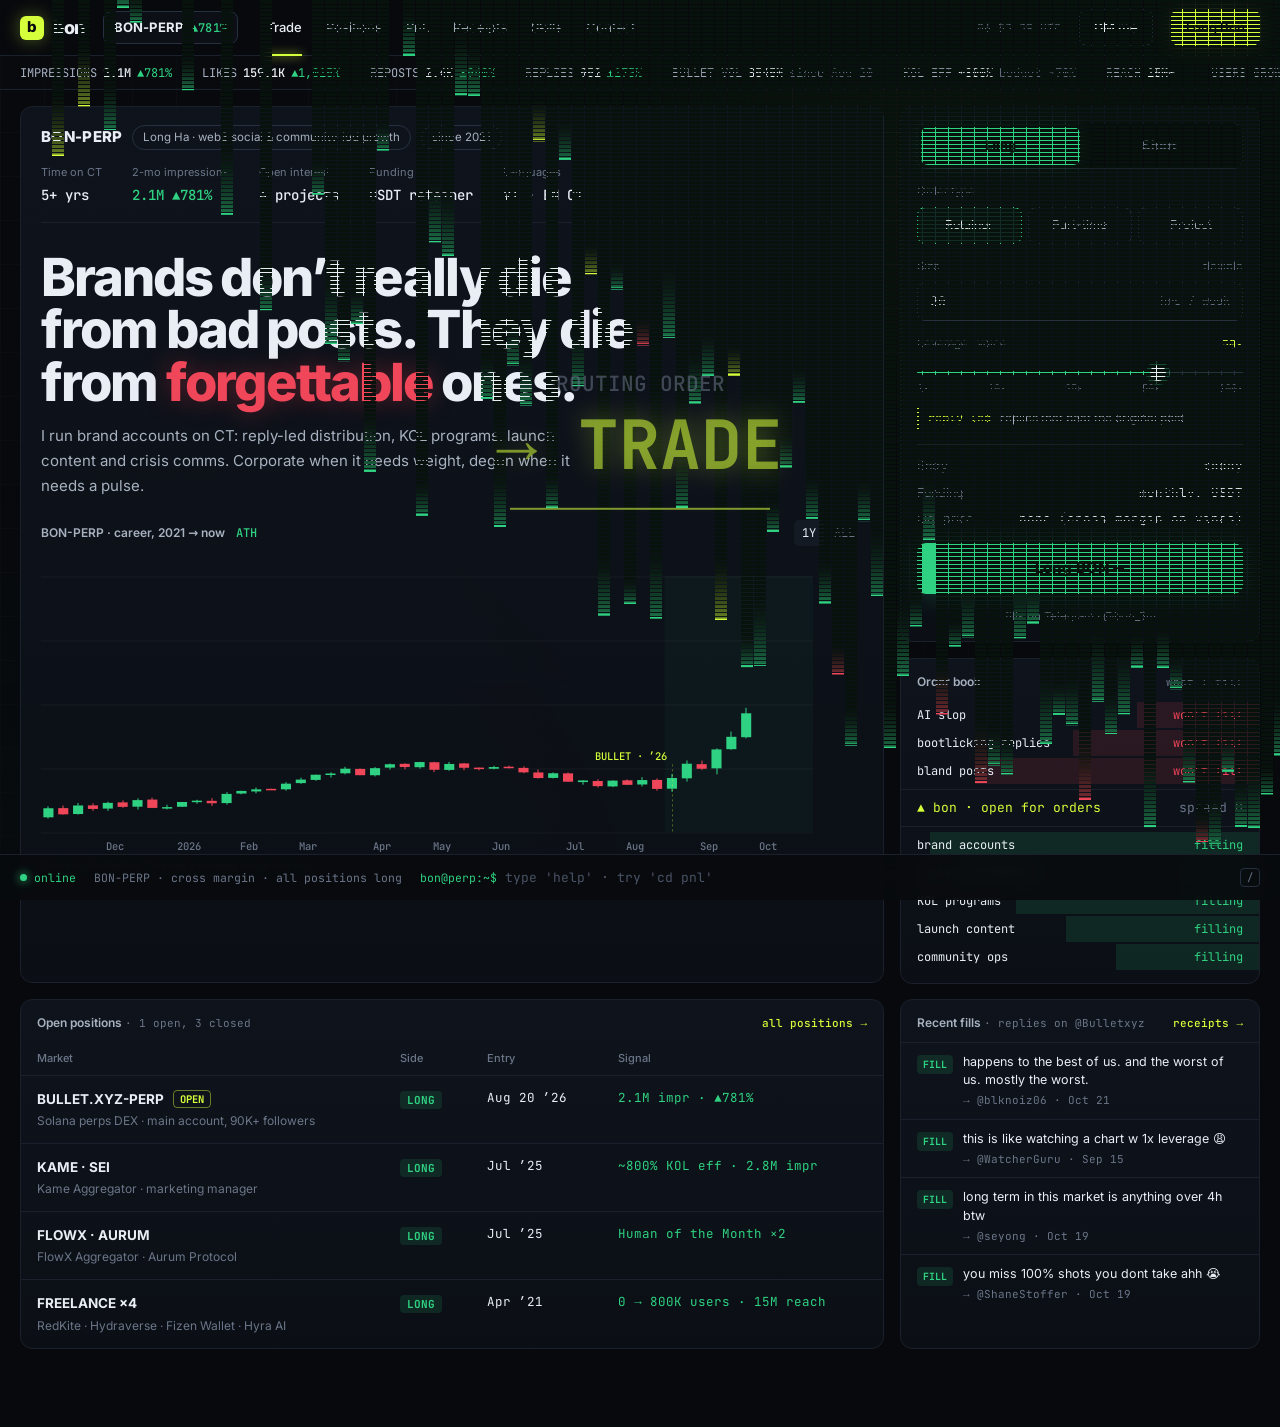
==== v2/index.html @ d96d4409 "v2: add Bullet, Kame, FlowX and side-project posts to receipts" ====
<!DOCTYPE html>
<html class="no-js" lang="en">
<head>
<meta charset="utf-8">
<meta name="viewport" content="width=device-width, initial-scale=1, viewport-fit=cover">
<script>(function(){var d=document.documentElement;d.className='js';try{if(sessionStorage.getItem('bonperp_booted'))d.classList.add('booted');}catch(e){}try{if(matchMedia('(prefers-reduced-motion: reduce)').matches)d.classList.add('booted');}catch(e){}})();</script>
<title>Long Ha (Bon) · Web3 social media &amp; community-led growth</title>
<meta name="description" content="Long Ha (Bon): web3 social media and community-led growth. Reply-led distribution, KOL programs, launch content and crisis comms. 5+ years across DeFi, GameFi and L1/L2.">
<meta name="author" content="Long Ha (Bon)">
<meta name="robots" content="noindex">
<meta name="theme-color" content="#07090D">
<link rel="icon" type="image/svg+xml" href="favicon.svg">
<link rel="apple-touch-icon" href="apple-touch-icon.png">
<link rel="canonical" href="https://hyperas-100.github.io/bon-site/">
<meta property="og:url" content="https://hyperas-100.github.io/bon-site/">
<meta property="og:type" content="website">
<meta property="og:title" content="Long Ha (Bon) · Web3 social media &amp; community-led growth">
<meta property="og:description" content="Brands don’t really die from bad posts. They die from forgettable ones. Reply-led distribution, KOL programs, launch content, crisis comms.">
<meta property="og:image" content="https://hyperas-100.github.io/bon-site/images/og.png">
<meta property="og:image:width" content="1200">
<meta property="og:image:height" content="630">
<meta name="twitter:card" content="summary_large_image">
<meta name="twitter:title" content="Long Ha (Bon) · Web3 social media &amp; community-led growth">
<meta name="twitter:description" content="Brands don’t really die from bad posts. They die from forgettable ones.">
<meta name="twitter:image" content="https://hyperas-100.github.io/bon-site/images/og.png">
<script type="application/ld+json">{"@context":"https://schema.org","@type":"ProfilePage","mainEntity":{"@type":"Person","name":"Long Ha","alternateName":"Bon","jobTitle":"Web3 Social Media & Growth Marketer","email":"mailto:halong100620@gmail.com","knowsLanguage":["vi","en"],"sameAs":["https://x.com/8xlqdtd_bon","https://t.me/bon_5m"]}}</script>
<link rel="preload" href="fonts/inter-latin-800-normal.woff2" as="font" type="font/woff2" crossorigin>
<link rel="preload" href="fonts/jetbrains-mono-latin-400-normal.woff2" as="font" type="font/woff2" crossorigin>
<link rel="stylesheet" href="css/app.css">
<script src="js/volume-data.js" defer></script>
<script src="js/app.js" defer></script>
</head>
<body>
<div id="bg" aria-hidden="true"></div>

<div id="boot" aria-hidden="true"><div><pre id="boot-pre"></pre><div class="bar"><i id="boot-bar"></i></div></div><div class="skip">CLICK OR PRESS ANY KEY TO SKIP</div></div>

<header class="hdr">
  <a class="logo" href="#/" aria-label="bon · home"><i>b</i>bon</a>
  <a class="mkt" href="#/pnl" title="2-month impressions change">BON-PERP <b>▲781%</b></a>
  <nav class="nav" aria-label="sections">
    <a href="#/" data-route="trade">Trade</a><a href="#/positions" data-route="positions">Positions</a><a href="#/pnl" data-route="pnl">PnL</a><a href="#/receipts" data-route="receipts">Receipts</a><a href="#/skills" data-route="skills">Skills</a><a href="#/contact" data-route="contact">Contact</a>
  </nav>
  <span class="sp"></span>
  <span class="clock" id="clock">--:--:-- UTC</span>
  <a class="btn" href="#/contact">DM me</a>
  <a class="btn lime" href="#/contact">Long Bon</a>
</header>
<div class="ticker" aria-label="key stats"><div class="track"><span>IMPRESSIONS<b>2.1M</b><em class="up">▲781%</em></span><span>LIKES<b>159.1K</b><em class="up">▲1,015%</em></span><span>REPOSTS<b>2.4K</b><em class="up">▲940%</em></span><span>REPLIES<b>952</b><em class="up">▲173%</em></span><span>BULLET VOL<b>$545M</b><em class="mute">since Aug 20</em></span><span>KOL EFF<b>~800%</b><em class="mute">budget −70%</em></span><span>REACH<b>15M+</b></span><span>USERS GROWN<b>800K+</b></span><span>TIME ON CT<b>5+ YRS</b></span><span aria-hidden="true">IMPRESSIONS<b>2.1M</b><em class="up">▲781%</em></span><span aria-hidden="true">LIKES<b>159.1K</b><em class="up">▲1,015%</em></span><span aria-hidden="true">REPOSTS<b>2.4K</b><em class="up">▲940%</em></span><span aria-hidden="true">REPLIES<b>952</b><em class="up">▲173%</em></span><span aria-hidden="true">BULLET VOL<b>$545M</b><em class="mute">since Aug 20</em></span><span aria-hidden="true">KOL EFF<b>~800%</b><em class="mute">budget −70%</em></span><span aria-hidden="true">REACH<b>15M+</b></span><span aria-hidden="true">USERS GROWN<b>800K+</b></span><span aria-hidden="true">TIME ON CT<b>5+ YRS</b></span></div></div>

<main id="views">

  <!-- ===================== TRADE ===================== -->
  <section class="view" id="v-trade" data-view="trade" aria-labelledby="h-trade">
    <div class="grid-trade">
      <div class="panel" data-a style="--i:0">
        <div class="mhead">
          <div class="mrow"><h2>BON-PERP</h2><span class="tag">Long Ha · web3 social &amp; community-led growth</span><span class="tag">since 2021</span></div>
          <div class="stats">
            <div class="stat"><div class="k">Time on CT</div><div class="v">5+ yrs</div></div>
            <div class="stat"><div class="k">2-mo impressions</div><div class="v up">2.1M ▲781%</div></div>
            <div class="stat"><div class="k">Open interest</div><div class="v">4 projects</div></div>
            <div class="stat"><div class="k">Funding</div><div class="v">USDT retainer</div></div>
            <div class="stat"><div class="k">Languages</div><div class="v">VI · EN C1</div></div>
          </div>
        </div>
        <div class="headline">
          <h1 id="h-trade" tabindex="-1"><span class="w" style="--w:0">Brands</span> <span class="w" style="--w:1">don’t</span> <span class="w" style="--w:2">really</span> <span class="w" style="--w:3">die</span> <span class="w" style="--w:4">from</span> <span class="w" style="--w:5">bad</span> <span class="w" style="--w:6">posts.</span> <span class="w" style="--w:7">They</span> <span class="w" style="--w:8">die</span> <span class="w" style="--w:9">from</span> <span class="w" style="--w:10"><em>forgettable</em></span> <span class="w" style="--w:11">ones.</span></h1>
          <p>I run brand accounts on CT: reply-led distribution, KOL programs, launch content and crisis comms. Corporate when it needs weight, degen when it needs a pulse.</p>
        </div>
        <div class="chartbar">
          <div class="t">BON-PERP · career, 2021 → now <b id="cpx">ATH</b></div>
          <div class="tf" role="group" aria-label="timeframe"><button type="button" class="on" data-tf="52">1Y</button><button type="button" data-tf="0">ALL</button></div>
        </div>
        <div class="cwrap"><canvas id="career" role="img" aria-label="Illustrative weekly candlestick chart of Bon's career from 2021 to now: steady gains while working, small dips in 2022 and between roles, then a breakout to an all-time high after joining Bullet."></canvas><div class="ctip" id="ctip" hidden></div></div>
        <div class="note">Chart is illustrative. The real numbers are in the PnL.</div>
      </div>
      <div class="side">
        <div data-a style="--i:1"><div class="panel ticket" data-ticket>
          <div class="ls" role="group" aria-label="side"><button type="button" class="long" aria-pressed="true">Long</button><button type="button" class="short" aria-pressed="false">Short</button></div>
          <div class="fld"><div class="k"><span>Order type</span></div>
            <div class="seg" role="group" aria-label="order type"><button type="button" class="on" aria-pressed="true">Retainer</button><button type="button" aria-pressed="false">Part-time</button><button type="button" aria-pressed="false">Project</button></div></div>
          <div class="fld"><div class="k"><label for="size-a">Size</label><span>flexible</span></div>
            <div class="input"><input id="size-a" type="number" min="1" max="60" value="20" inputmode="numeric"><span>hrs / week</span></div></div>
          <div class="fld"><div class="k"><label for="lev-a">Leverage · voice</label><b class="mono lime" data-levx>50×</b></div>
            <input class="lev" id="lev-a" type="range" min="0" max="4" step="1" value="3" aria-valuetext="50×, reply-led">
            <div class="ticks"><span>1×</span><span>10×</span><span>25×</span><span>50×</span><span>100×</span></div>
            <div class="voice" data-voice><b>reply-led</b> · replies that beat the original post</div></div>
          <div class="sum">
            <div><span>Entry</span><span>today</span></div>
            <div><span>Funding</span><span>monthly, USDT</span></div>
            <div><span>Liq. price</span><span>none (cross margin on vibes)</span></div>
          </div>
          <a class="cta" href="https://t.me/bon_5m" target="_blank" rel="noopener" data-cta>Long BON →</a>
          <div class="fine">fills on Telegram · @bon_5m</div>
        </div></div>
        <div class="panel book" data-a style="--i:2">
          <div class="ph"><span>Order book</span><span class="mono">what I fill</span></div>
          <div class="row ask"><i data-d="34" style="--dw:34"></i><span>AI slop</span><span>won’t fill</span></div>
          <div class="row ask"><i data-d="52" style="--dw:52"></i><span>bootlicking replies</span><span>won’t fill</span></div>
          <div class="row ask"><i data-d="76" style="--dw:76"></i><span>bland posts</span><span>won’t fill</span></div>
          <div class="mid"><span>▲ bon · open for orders</span><span class="mute">spread 0</span></div>
          <div class="row bid"><i data-d="92" style="--dw:92"></i><span>brand accounts</span><span>filling</span></div>
          <div class="row bid"><i data-d="84" style="--dw:84"></i><span>reply-led growth</span><span>filling</span></div>
          <div class="row bid"><i data-d="68" style="--dw:68"></i><span>KOL programs</span><span>filling</span></div>
          <div class="row bid"><i data-d="54" style="--dw:54"></i><span>launch content</span><span>filling</span></div>
          <div class="row bid"><i data-d="40" style="--dw:40"></i><span>community ops</span><span>filling</span></div>
        </div>
      </div>
    </div>
    <div class="grid-under">
      <div class="panel" data-a style="--i:3">
        <div class="ph"><span>Open positions <span class="mono">· 1 open, 3 closed</span></span><a class="more" href="#/positions">all positions →</a></div>
        <table class="sumtable"><thead><tr><th>Market</th><th>Side</th><th>Entry</th><th>Signal</th></tr></thead><tbody>
          <tr class="link" data-href="#/positions"><td class="mk">BULLET.XYZ-PERP <span class="open">OPEN</span><small>Solana perps DEX · main account, 90K+ followers</small></td><td><span class="sidepill">LONG</span></td><td class="m">Aug 20 ’26</td><td class="m up">2.1M impr · ▲781%</td></tr><tr class="link" data-href="#/positions"><td class="mk">KAME · SEI<small>Kame Aggregator · marketing manager</small></td><td><span class="sidepill">LONG</span></td><td class="m">Jul ’25</td><td class="m up">~800% KOL eff · 2.8M impr</td></tr><tr class="link" data-href="#/positions"><td class="mk">FLOWX · AURUM<small>FlowX Aggregator · Aurum Protocol</small></td><td><span class="sidepill">LONG</span></td><td class="m">Jul ’25</td><td class="m up">Human of the Month ×2</td></tr><tr class="link" data-href="#/positions"><td class="mk">FREELANCE ×4<small>RedKite · Hydraverse · Fizen Wallet · Hyra AI</small></td><td><span class="sidepill">LONG</span></td><td class="m">Apr ’21</td><td class="m up">0 → 800K users · 15M reach</td></tr>
        </tbody></table>
        <div class="pcards"><a class="pc" href="#/positions"><div class="top"><span class="mk">BULLET.XYZ-PERP <span class="open">OPEN</span></span><span class="sidepill">LONG</span></div><div class="meta">Social lead · Aug 20 ’26 → now</div><div class="sig">2.1M impr · ▲781%</div></a><a class="pc" href="#/positions"><div class="top"><span class="mk">KAME · SEI</span><span class="sidepill">LONG</span></div><div class="meta">Growth lead · Jul ’25 → Apr ’26</div><div class="sig">~800% KOL eff · 2.8M impr</div></a><a class="pc" href="#/positions"><div class="top"><span class="mk">FLOWX · AURUM</span><span class="sidepill">LONG</span></div><div class="meta">KOL + growth · Jul ’25 → Apr ’26</div><div class="sig">Human of the Month ×2</div></a><a class="pc" href="#/positions"><div class="top"><span class="mk">FREELANCE ×4</span><span class="sidepill">LONG</span></div><div class="meta">Growth lead · Apr ’21 → Apr ’25</div><div class="sig">0 → 800K users · 15M reach</div></a></div>
      </div>
      <div class="panel fills" data-a style="--i:4">
        <div class="ph"><span>Recent fills <span class="mono">· replies on @Bulletxyz</span></span><a class="more" href="#/receipts">receipts →</a></div>
        <div id="fills"><div class="fill"><span class="s">FILL</span><span class="t">you miss 100% shots you dont take ahh 😭</span><span class="u">→ @ShaneStoffer · Oct 19, 2026</span></div><div class="fill"><span class="s">FILL</span><span class="t">long term in this market is anything over 4h btw</span><span class="u">→ @seyong · Oct 19, 2026</span></div><div class="fill"><span class="s">FILL</span><span class="t">this is like watching a chart w 1x leverage 😩</span><span class="u">→ @WatcherGuru · Sep 15, 2026</span></div><div class="fill"><span class="s">FILL</span><span class="t">happens to the best of us. and the worst of us. mostly the worst.</span><span class="u">→ @blknoiz06 · Oct 21, 2026</span></div></div>
      </div>
    </div>
  </section>

  <!-- ===================== POSITIONS ===================== -->
  <section class="view" id="v-positions" data-view="positions" aria-labelledby="h-positions">
    <div class="vhead" data-a style="--i:0">
      <div><div class="eyebrow">where I’ve worked</div><h2 class="vtitle" id="h-positions" tabindex="-1">Positions</h2><p class="vsub">Four positions since 2021, all long. One still open.</p></div>
      <div class="tele"><span class="live"><i class="dot"></i>1 open</span><span>3 closed</span><span>0 liquidated</span></div>
    </div>
    <div class="panel" data-a style="--i:1">
      <table class="ptable"><thead><tr><th>Market</th><th>Side</th><th>Size</th><th>Entry</th><th>Exit</th><th>Signal</th><th></th></tr></thead><tbody>
            <tr><td class="mk">BULLET.XYZ-PERP <span class="open">OPEN</span><small>Solana perps DEX · main account, 90K+ followers</small></td><td><span class="sidepill">LONG</span></td><td>Social lead</td><td class="m">Aug 20 ’26</td><td class="m">—</td><td class="m up">2.1M impr · ▲781%</td><td><button type="button" class="xbtn" aria-expanded="true" aria-controls="det-bullet" aria-label="details for BULLET.XYZ-PERP">−</button></td></tr>
              <tr class="det" id="det-bullet"><td colspan="7"><div class="detail"><ul class="dl"><li>Lead social strategy and daily content for the main brand account (90K+ followers).</li><li>Moved the account to reply-led distribution. First 2 months vs. the 2 before: 2.1M organic impressions (+781%), likes +1,015%, reposts +940%, replies +173% (X analytics).</li><li>Perps volume over the same stretch: $477M in my first 2 months, 3.3× the 2 months before (DefiLlama).</li><li>Launch and market content on one visual system, in a voice built for CT.</li></ul><div class="mini"><div class="k"><span>Bullet perps volume · DefiLlama</span><span class="mono up">$545M since I joined</span></div><canvas data-mini aria-hidden="true"></canvas></div></div></td></tr><tr><td class="mk">KAME · SEI<small>Kame Aggregator · marketing manager</small></td><td><span class="sidepill">LONG</span></td><td>Growth lead</td><td class="m">Jul ’25</td><td class="m">Apr ’26</td><td class="m up">~800% KOL eff · 2.8M impr</td><td><button type="button" class="xbtn" aria-expanded="false" aria-controls="det-kame" aria-label="details for KAME · SEI">+</button></td></tr>
              <tr class="det" id="det-kame" hidden><td colspan="7"><div class="detail one"><ul class="dl"><li>Led growth and marketing: strategy, execution and ecosystem expansion within Sei.</li><li>Rebuilt the KOL and ambassador program to ~800% efficiency vs. the original campaign on a 70% smaller budget, with 2.8M+ impressions.</li><li>Ran co-marketing and BD with major Sei protocols (DEXs, lending platforms).</li><li>Led incident comms during a protocol exploit across the official Kame account and my own, bridging the core team, Sei Foundation, partners and users.</li></ul></div></td></tr><tr><td class="mk">FLOWX · AURUM<small>FlowX Aggregator · Aurum Protocol</small></td><td><span class="sidepill">LONG</span></td><td>KOL + growth</td><td class="m">Jul ’25</td><td class="m">Apr ’26</td><td class="m up">Human of the Month ×2</td><td><button type="button" class="xbtn" aria-expanded="false" aria-controls="det-flowx" aria-label="details for FLOWX · AURUM">+</button></td></tr>
              <tr class="det" id="det-flowx" hidden><td colspan="7"><div class="detail one"><ul class="dl"><li>Drove KOL and content growth for FlowX Aggregator.</li><li>Led full-stack growth for Aurum Protocol.</li><li>Recognized as Human of the Month twice for performance and impact.</li></ul></div></td></tr><tr><td class="mk">FREELANCE ×4<small>RedKite · Hydraverse · Fizen Wallet · Hyra AI</small></td><td><span class="sidepill">LONG</span></td><td>Growth lead</td><td class="m">Apr ’21</td><td class="m">Apr ’25</td><td class="m up">0 → 800K users · 15M reach</td><td><button type="button" class="xbtn" aria-expanded="false" aria-controls="det-freelance" aria-label="details for FREELANCE ×4">+</button></td></tr>
              <tr class="det" id="det-freelance" hidden><td colspan="7"><div class="detail one"><ul class="dl"><li>Led growth and social strategy across 4 Web3 projects (DeFi, GameFi and L1/L2), scaling communities from 0 to 800K+ users.</li><li>15M+ combined organic reach (X analytics) across the campaigns I led.</li><li>Managed and trained teams of up to 7 and 200+ KOL and partner relationships.</li></ul></div></td></tr>
      </tbody></table>
      <div class="pcards" style="padding-top:12px"><div class="pc"><div class="top"><span class="mk">BULLET.XYZ-PERP <span class="open">OPEN</span></span><span class="sidepill">LONG</span></div><div class="meta">Social lead · Aug 20 ’26 → now</div><div class="sig">2.1M impr · ▲781%</div><details open><summary>details ↓</summary><ul class="dl"><li>Lead social strategy and daily content for the main brand account (90K+ followers).</li><li>Moved the account to reply-led distribution. First 2 months vs. the 2 before: 2.1M organic impressions (+781%), likes +1,015%, reposts +940%, replies +173% (X analytics).</li><li>Perps volume over the same stretch: $477M in my first 2 months, 3.3× the 2 months before (DefiLlama).</li><li>Launch and market content on one visual system, in a voice built for CT.</li></ul></details></div><div class="pc"><div class="top"><span class="mk">KAME · SEI</span><span class="sidepill">LONG</span></div><div class="meta">Growth lead · Jul ’25 → Apr ’26</div><div class="sig">~800% KOL eff · 2.8M impr</div><details><summary>details ↓</summary><ul class="dl"><li>Led growth and marketing: strategy, execution and ecosystem expansion within Sei.</li><li>Rebuilt the KOL and ambassador program to ~800% efficiency vs. the original campaign on a 70% smaller budget, with 2.8M+ impressions.</li><li>Ran co-marketing and BD with major Sei protocols (DEXs, lending platforms).</li><li>Led incident comms during a protocol exploit across the official Kame account and my own, bridging the core team, Sei Foundation, partners and users.</li></ul></details></div><div class="pc"><div class="top"><span class="mk">FLOWX · AURUM</span><span class="sidepill">LONG</span></div><div class="meta">KOL + growth · Jul ’25 → Apr ’26</div><div class="sig">Human of the Month ×2</div><details><summary>details ↓</summary><ul class="dl"><li>Drove KOL and content growth for FlowX Aggregator.</li><li>Led full-stack growth for Aurum Protocol.</li><li>Recognized as Human of the Month twice for performance and impact.</li></ul></details></div><div class="pc"><div class="top"><span class="mk">FREELANCE ×4</span><span class="sidepill">LONG</span></div><div class="meta">Growth lead · Apr ’21 → Apr ’25</div><div class="sig">0 → 800K users · 15M reach</div><details><summary>details ↓</summary><ul class="dl"><li>Led growth and social strategy across 4 Web3 projects (DeFi, GameFi and L1/L2), scaling communities from 0 to 800K+ users.</li><li>15M+ combined organic reach (X analytics) across the campaigns I led.</li><li>Managed and trained teams of up to 7 and 200+ KOL and partner relationships.</li></ul></details></div></div>
    </div>
  </section>

  <!-- ===================== PNL ===================== -->
  <section class="view" id="v-pnl" data-view="pnl" aria-labelledby="h-pnl">
    <div class="vhead" data-a style="--i:0">
      <div><div class="eyebrow">the numbers</div><h2 class="vtitle" id="h-pnl" tabindex="-1">PnL</h2><p class="vsub">Settled results. Social numbers are X analytics, volume is DefiLlama.</p></div>
      <div class="tele"><span class="live"><i class="dot"></i>settled</span><span>X analytics</span><span>DefiLlama</span></div>
    </div>
    <div class="panel vol" data-a style="--i:1">
      <div class="vol-head">
        <div><div class="vol-k">Bullet perps · daily volume</div><div class="vol-big">$545M</div><div class="vol-sub">traded on Bullet since I joined (Aug 20 – Oct 21, 2026).</div></div>
        <div class="vol-months" aria-label="two months before I joined: $145M; my first month: $150M; my second month: $327M">
          <div><span class="m">2 MO. BEFORE</span><b class="pre">$145M</b></div><div class="arr" aria-hidden="true">·</div>
          <div><span class="m">MONTH 1</span><b>$150M</b></div><div class="arr" aria-hidden="true">→</div>
          <div><span class="m">MONTH 2</span><b class="hot">$327M</b></div>
        </div>
      </div>
      <div class="vwrap"><canvas id="vol" role="img" aria-label="Bar chart of Bullet perps daily volume from April 29 to October 21, 2026, rising from under $1M a day to $35.2M a day. A marker at August 20 shows when Bon joined."></canvas><div class="ctip" id="vtip" hidden></div></div>
      <div class="vfoot"><span>Month 1 = Aug 20 – Sep 19 · Month 2 = Sep 20 – Oct 19 · first 2 months: $477M, 3.3× the 2 months before.</span><a href="https://defillama.com/protocol/bullet-perps?groupBy=daily" target="_blank" rel="noopener">source: DefiLlama ↗</a></div>
    </div>
    <div class="cards">
      <div class="panel card" data-a style="--i:2"><div class="k">Organic impressions</div><div class="n" data-count data-to="2.1" data-dec="1" data-prefix="" data-suffix="M">2.1M</div><div class="s">+781% vs. the 2 months before I joined. Main account (90K+ followers).</div><span class="tg">BULLET.XYZ</span></div><div class="panel card" data-a style="--i:3"><div class="k">Likes</div><div class="n" data-count data-to="1015" data-dec="0" data-prefix="+" data-suffix="%">+1,015%</div><div class="s">159.1K likes in my first 2 months.</div><span class="tg">BULLET.XYZ</span></div><div class="panel card" data-a style="--i:4"><div class="k">Reposts</div><div class="n" data-count data-to="940" data-dec="0" data-prefix="+" data-suffix="%">+940%</div><div class="s">2.4K reposts over the same window.</div><span class="tg">BULLET.XYZ</span></div><div class="panel card" data-a style="--i:5"><div class="k">Replies received</div><div class="n" data-count data-to="173" data-dec="0" data-prefix="+" data-suffix="%">+173%</div><div class="s">952 replies over the same window.</div><span class="tg">BULLET.XYZ</span></div><div class="panel card" data-a style="--i:6"><div class="k">Profile visits</div><div class="n" data-count data-to="108" data-dec="0" data-prefix="+" data-suffix="%">+108%</div><div class="s">3.8K profile visits over the same window.</div><span class="tg">BULLET.XYZ</span></div><div class="panel card" data-a style="--i:7"><div class="k">KOL program efficiency</div><div class="n amber" data-count data-to="800" data-dec="0" data-prefix="~" data-suffix="%">~800%</div><div class="s">vs. the original campaign, while cutting the budget by 70%.</div><span class="tg">KAME · SEI</span></div><div class="panel card" data-a style="--i:8"><div class="k">Total impressions</div><div class="n amber" data-count data-to="2.8" data-dec="1" data-prefix="" data-suffix="M+">2.8M+</div><div class="s">Generated by the rebuilt KOL and ambassador program.</div><span class="tg">KAME · SEI</span></div><div class="panel card" data-a style="--i:9"><div class="k">Combined organic reach</div><div class="n amber" data-count data-to="15" data-dec="0" data-prefix="" data-suffix="M+">15M+</div><div class="s">Across 4 Web3 projects, from content, KOLs and campaigns.</div><span class="tg">FREELANCE ’21–’25</span></div>
    </div>
    <p class="fineprint" data-a style="--i:10"><b>How to read this.</b> Bullet.xyz social figures are X analytics for the main account only, Aug 20 – Oct 21, 2026, compared with the 2 months before I joined (the previous period of the same length). Volume is Bullet perps’ platform-wide daily notional volume from DefiLlama (snapshot as of Oct 21, 2026), shown for the stretch I’ve run the account. Reach figures are X analytics.</p>
  </section>

  <!-- ===================== RECEIPTS ===================== -->
  <section class="view" id="v-receipts" data-view="receipts" aria-labelledby="h-receipts">
    <div class="vhead" data-a style="--i:0">
      <div><div class="eyebrow">trade history</div><h2 class="vtitle" id="h-receipts" tabindex="-1">Receipts</h2><p class="vsub">Work I’ve shipped on X: replies, posts, an article and a thread across Bullet, Kame, FlowX and two side projects. Load any card to see the original.</p></div>
      <div class="tele"><span class="live"><i class="dot"></i>17 fills</span><span>5 accounts</span><span>2024 – 2026</span></div>
    </div>
    <div class="filters" role="group" aria-label="filter receipts" data-a style="--i:1"><button type="button" data-filter="all" class="on" aria-pressed="true">All<span>17</span></button><button type="button" data-filter="bullet" aria-pressed="false">Bullet<span>10</span></button><button type="button" data-filter="kame" aria-pressed="false">Kame<span>2</span></button><button type="button" data-filter="flowx" aria-pressed="false">FlowX<span>1</span></button><button type="button" data-filter="side" aria-pressed="false">Side projects<span>4</span></button></div>
    <div class="rgroup" data-group="bullet">
        <div class="rghead"><h3>Replies<span class="mono">@Bulletxyz · 7</span></h3><p>Under some of the biggest posts on CT. One line each, no bootlicking.</p></div>
        <div class="rgrid">
          <article class="panel rc" data-a style="--i:1">
            <div class="top"><span><span class="s">FILLED</span> &nbsp;reply</span><time datetime="2026-10-19">Oct 19, 2026</time></div>
            <div class="who"><span class="av" aria-hidden="true">TO</span><span><b>TOGI</b> @ShaneStoffer</span></div>
            <p class="parent">The audacity to hit the DMs asking for 100 bands is crazy 😭😭😭 my own mother don’t even ask for money like that <span class="img">[image]</span></p>
            <div class="who"><span class="av me" aria-hidden="true">B</span><span><b>Bullet</b> @Bulletxyz · reply</span></div>
            <p class="reply">you miss 100% shots you dont take ahh 😭</p>
            <div class="gap"></div>
            <div class="foot"><span>#01</span><span class="acts"><button type="button" class="load" data-tweet="2112232833846845480">load original</button><a href="https://x.com/Bulletxyz/status/2112232833846845480" target="_blank" rel="noopener">view on X ↗</a></span></div>
            <div class="embed" hidden></div>
          </article><article class="panel rc" data-a style="--i:2">
            <div class="top"><span><span class="s">FILLED</span> &nbsp;reply</span><time datetime="2026-10-19">Oct 19, 2026</time></div>
            <div class="who"><span class="av" aria-hidden="true">SE</span><span><b>se</b> @seyong</span></div>
            <p class="parent">interested in long term games with long term people</p>
            <div class="who"><span class="av me" aria-hidden="true">B</span><span><b>Bullet</b> @Bulletxyz · reply</span></div>
            <p class="reply">long term in this market is anything over 4h btw</p>
            <div class="gap"></div>
            <div class="foot"><span>#02</span><span class="acts"><button type="button" class="load" data-tweet="2112326518479466607">load original</button><a href="https://x.com/Bulletxyz/status/2112326518479466607" target="_blank" rel="noopener">view on X ↗</a></span></div>
            <div class="embed" hidden></div>
          </article><article class="panel rc" data-a style="--i:3">
            <div class="top"><span><span class="s">FILLED</span> &nbsp;reply</span><time datetime="2026-09-15">Sep 15, 2026</time></div>
            <div class="who"><span class="av" aria-hidden="true">WG</span><span><b>Watcher.Guru</b> @WatcherGuru</span></div>
            <p class="parent">LIVE: 🇺🇸 Crypto Clarity Act Senate Cloture Vote</p>
            <div class="who"><span class="av me" aria-hidden="true">B</span><span><b>Bullet</b> @Bulletxyz · reply</span></div>
            <p class="reply">this is like watching a chart w 1x leverage 😩</p>
            <div class="gap"></div>
            <div class="foot"><span>#03</span><span class="acts"><button type="button" class="load" data-tweet="2099925422125543623">load original</button><a href="https://x.com/Bulletxyz/status/2099925422125543623" target="_blank" rel="noopener">view on X ↗</a></span></div>
            <div class="embed" hidden></div>
          </article><article class="panel rc" data-a style="--i:4">
            <div class="top"><span><span class="s">FILLED</span> &nbsp;reply</span><time datetime="2026-10-21">Oct 21, 2026</time></div>
            <div class="who"><span class="av" aria-hidden="true">AN</span><span><b>Ansem</b> @blknoiz06</span></div>
            <p class="parent">they really shook me out of longs at the stone low</p>
            <div class="who"><span class="av me" aria-hidden="true">B</span><span><b>Bullet</b> @Bulletxyz · reply</span></div>
            <p class="reply">happens to the best of us. and the worst of us. mostly the worst.</p>
            <div class="gap"></div>
            <div class="foot"><span>#04</span><span class="acts"><button type="button" class="load" data-tweet="2113016495001473420">load original</button><a href="https://x.com/Bulletxyz/status/2113016495001473420" target="_blank" rel="noopener">view on X ↗</a></span></div>
            <div class="embed" hidden></div>
          </article><article class="panel rc" data-a style="--i:5">
            <div class="top"><span><span class="s">FILLED</span> &nbsp;reply</span><time datetime="2026-10-15">Oct 15, 2026</time></div>
            <div class="who"><span class="av" aria-hidden="true">AC</span><span><b>Ash Crypto</b> @AshCrypto</span></div>
            <p class="parent">THIS SHOULD BE A LESSON FOR EVERYONE.
Someone turned $56,000 into $12.25 Million in 4 months by trading BTC and alts.
At this point, the best thing to do was leave the casino, but he did the opposite. … <span class="img">[image]</span></p>
            <div class="who"><span class="av me" aria-hidden="true">B</span><span><b>Bullet</b> @Bulletxyz · reply</span></div>
            <p class="reply">bro speedran the entire crypto experience in 4 months 😭</p>
            <div class="gap"></div>
            <div class="foot"><span>#05</span><span class="acts"><button type="button" class="load" data-tweet="2110660571607797796">load original</button><a href="https://x.com/Bulletxyz/status/2110660571607797796" target="_blank" rel="noopener">view on X ↗</a></span></div>
            <div class="embed" hidden></div>
          </article><article class="panel rc" data-a style="--i:6">
            <div class="top"><span><span class="s">FILLED</span> &nbsp;reply</span><time datetime="2026-10-13">Oct 13, 2026</time></div>
            <div class="who"><span class="av" aria-hidden="true">UW</span><span><b>unusual_whales</b> @unusual_whales</span></div>
            <p class="parent">BREAKING: Anthropic has said that rogue AI agents may &quot;self-replicate&quot; to hijack smart devices such as ovens and TVs</p>
            <div class="who"><span class="av me" aria-hidden="true">B</span><span><b>Bullet</b> @Bulletxyz · reply</span></div>
            <p class="reply">send help my fridge opened a btc short</p>
            <div class="gap"></div>
            <div class="foot"><span>#06</span><span class="acts"><button type="button" class="load" data-tweet="2110068840633897370">load original</button><a href="https://x.com/Bulletxyz/status/2110068840633897370" target="_blank" rel="noopener">view on X ↗</a></span></div>
            <div class="embed" hidden></div>
          </article><article class="panel rc" data-a style="--i:7">
            <div class="top"><span><span class="s">FILLED</span> &nbsp;reply</span><time datetime="2026-10-06">Oct 6, 2026</time></div>
            <div class="who"><span class="av" aria-hidden="true">WG</span><span><b>Watcher.Guru</b> @WatcherGuru</span></div>
            <p class="parent">JUST IN: 🇿🇦 South Africa&#x27;s First National Bank launches crypto trading for nearly 9 million customers. …</p>
            <div class="who"><span class="av me" aria-hidden="true">B</span><span><b>Bullet</b> @Bulletxyz · reply</span></div>
            <p class="reply">wake up babe another bank just became an exchange 😭</p>
            <div class="gap"></div>
            <div class="foot"><span>#07</span><span class="acts"><button type="button" class="load" data-tweet="2107596592090095625">load original</button><a href="https://x.com/Bulletxyz/status/2107596592090095625" target="_blank" rel="noopener">view on X ↗</a></span></div>
            <div class="embed" hidden></div>
          </article>
        </div>
      </div><div class="rgroup" data-group="bullet">
        <div class="rghead"><h3>Posts<span class="mono">@Bulletxyz · 3</span></h3><p>Launches and product, in the brand voice.</p></div>
        <div class="rgrid">
          <article class="panel rc post" data-a style="--i:1">
            <div class="top"><span><span class="s">FILLED</span> &nbsp;post</span><time datetime="2026-10-20">Oct 20, 2026</time></div>
            <div class="who"><span class="av me" aria-hidden="true">B</span><span><b>Bullet</b> @Bulletxyz</span></div>
            <p class="ptext">You ready to compete? BULLET ROYALE drops tomorrow with ZERO Trading Fees.

No trading fees means more of every winning trade stays yours. The trader with the highest PNL takes the top prize, with rewards for the top 20 traders.

Trade hard. Pay zero fees. Keep the upside.</p><div class="media"><img src="https://pbs.twimg.com/media/HVFTv-vbkAABFcN.jpg?name=small" width="1254" height="1254" loading="lazy" decoding="async" referrerpolicy="no-referrer" alt="Image from the post on X"></div>
            <div class="gap"></div>
            <div class="foot"><span>#08</span><span class="acts"><button type="button" class="load" data-tweet="2112562015172767913">load original</button><a href="https://x.com/Bulletxyz/status/2112562015172767913" target="_blank" rel="noopener">view on X ↗</a></span></div>
            <div class="embed" hidden></div>
          </article><article class="panel rc post" data-a style="--i:2">
            <div class="top"><span><span class="s">FILLED</span> &nbsp;post</span><time datetime="2026-10-06">Oct 6, 2026</time></div>
            <div class="who"><span class="av me" aria-hidden="true">B</span><span><b>Bullet</b> @Bulletxyz</span></div>
            <p class="ptext">Bullet Liquidity Provider (BLP) is Bullet&#x27;s automated market-making vault.

The Vault quotes both sides of every perp market, layered from tight to wide around reference prices from centralized venues, and earns the spread plus a maker rebate when its orders fill.

The strategy …</p><div class="media"><img src="https://pbs.twimg.com/tweet_video_thumb/HT8h2DjasAARObH.jpg?name=small" width="960" height="540" loading="lazy" decoding="async" referrerpolicy="no-referrer" alt="Image from the post on X"><span class="mbadge">GIF</span></div>
            <div class="gap"></div>
            <div class="foot"><span>#09</span><span class="acts"><button type="button" class="load" data-tweet="2107440381071876186">load original</button><a href="https://x.com/Bulletxyz/status/2107440381071876186" target="_blank" rel="noopener">view on X ↗</a></span></div>
            <div class="embed" hidden></div>
          </article><article class="panel rc post" data-a style="--i:3">
            <div class="top"><span><span class="s">FILLED</span> &nbsp;post</span><time datetime="2026-09-23">Sep 23, 2026</time></div>
            <div class="who"><span class="av me" aria-hidden="true">B</span><span><b>Bullet</b> @Bulletxyz</span></div>
            <p class="ptext">Everyone says they’re fast, we built a benchmark so you can check.

Introducing the Universal Perps DEX Speed Benchmark.

See how Bullet&#x27;s 8.1ms latency stacks up against the rest 👇</p><div class="media"><img src="https://pbs.twimg.com/amplify_video_thumb/2102782908226535424/img/mXMjzGDKe4ZWQTlW.jpg?name=small" width="1920" height="1080" loading="lazy" decoding="async" referrerpolicy="no-referrer" alt="Image from the post on X"><span class="mbadge">▶ video</span></div>
            <div class="gap"></div>
            <div class="foot"><span>#10</span><span class="acts"><button type="button" class="load" data-tweet="2102782925297389929">load original</button><a href="https://x.com/Bulletxyz/status/2102782925297389929" target="_blank" rel="noopener">view on X ↗</a></span></div>
            <div class="embed" hidden></div>
          </article>
        </div>
      </div><div class="rgroup" data-group="kame">
        <div class="rghead"><h3>Incident comms<span class="mono">@kame_agg · 2</span></h3><p>An exploit, the post-mortem, and paying users back.</p></div>
        <div class="rgrid">
          <article class="panel rc post" data-a style="--i:1">
            <div class="top"><span><span class="s">FILLED</span> &nbsp;post</span><time datetime="2025-09-16">Sep 16, 2025</time></div>
            <div class="who"><span class="av" aria-hidden="true">KA</span><span><b>Kame Aggregator</b> @kame_agg</span></div>
            <p class="ptext">Kame Exploit Summary – September 12, 2025

On September 12, 2025, Kame Aggregator suffered an exploit caused by a design flaw in the swap() function, which allowed arbitrary executor calls. This vulnerability enabled attackers to drain tokens from users who had granted unlimited …</p><div class="lcard"><span class="d">kameagg.substack.com</span><b>Post Mortem: Kame Aggregator Exploit September 2025</b></div>
            <div class="gap"></div>
            <div class="foot"><span>#11</span><span class="acts"><button type="button" class="load" data-tweet="1967782820589568114">load original</button><a href="https://x.com/kame_agg/status/1967782820589568114" target="_blank" rel="noopener">view on X ↗</a></span></div>
            <div class="embed" hidden></div>
          </article><article class="panel rc post" data-a style="--i:2">
            <div class="top"><span><span class="s">FILLED</span> &nbsp;post</span><time datetime="2026-10-11">Oct 11, 2026</time></div>
            <div class="who"><span class="av" aria-hidden="true">KA</span><span><b>Kame Aggregator</b> @kame_agg</span></div>
            <p class="ptext">Kame Aggregator on @SeiNetwork
Final Compensation Completed: 15,486.3 $USDC has been distributed to our users in the last compensation round.

The last word:</p><div class="lcard"><span class="d">seiscan.io</span><b>Sei transaction · compensation payout</b></div>
            <div class="gap"></div>
            <div class="foot"><span>#12</span><span class="acts"><button type="button" class="load" data-tweet="2109293107535835538">load original</button><a href="https://x.com/kame_agg/status/2109293107535835538" target="_blank" rel="noopener">view on X ↗</a></span></div>
            <div class="embed" hidden></div>
          </article>
        </div>
      </div><div class="rgroup" data-group="flowx">
        <div class="rghead"><h3>Article<span class="mono">@FlowX_finance · 1</span></h3><p>Long-form on how FlowX finds the best swap prices on Sui.</p></div>
        <div class="rgrid">
          <article class="panel rc post" data-a style="--i:1">
            <div class="top"><span><span class="s">FILLED</span> &nbsp;article</span><time datetime="2026-01-09">Jan 9, 2026</time></div>
            <div class="who"><span class="av" aria-hidden="true">FX</span><span><b>FlowX</b> @FlowX_finance</span></div>
            <h4 class="atitle">Inside FlowX’s Smart Routing: How We Find the Best Prices on SUI</h4><p class="ptext">Discover how FlowX Aggregator delivers superior swap execution across the entire SUI ecosystem. Trading on decentralized exchanges shouldn’t mean compromising on price. That’s why we built FlowX …</p><div class="media"><img src="https://pbs.twimg.com/media/G-Nw1KmaAAAM4wP.jpg?name=small" width="1250" height="500" loading="lazy" decoding="async" referrerpolicy="no-referrer" alt="Image from the post on X"></div>
            <div class="gap"></div>
            <div class="foot"><span>#13</span><span class="acts"><button type="button" class="load" data-tweet="2009632120344559786">load original</button><a href="https://x.com/FlowX_finance/status/2009632120344559786" target="_blank" rel="noopener">view on X ↗</a></span></div>
            <div class="embed" hidden></div>
          </article>
        </div>
      </div><div class="rgroup" data-group="side">
        <div class="rghead"><h3>Side projects<span class="mono">@Lineairdop · @Lonkonnear · 4</span></h3><p>Meme community accounts: L.I.N.E.A and Lonk.</p></div>
        <div class="rgrid">
          <article class="panel rc post" data-a style="--i:1">
            <div class="top"><span><span class="s">FILLED</span> &nbsp;post</span><time datetime="2024-12-07">Dec 7, 2024</time></div>
            <div class="who"><span class="av" aria-hidden="true">LI</span><span><b>L.I.N.E.A</b> @Lineairdop</span></div>
            <p class="ptext">A friendly reminder to my fellow farmers.

$LINEA understands you.

you bootstrap TVL
you drive engagement
you create organic buzz
and most importantly, you sometimes click &#x27;Claim&#x27; to pay $19.98 in gas.

We are here, to recognize the grind culture while turning the tables on …</p><div class="media"><img src="https://pbs.twimg.com/media/GeNaRobaYAAw_sE.jpg?name=small" width="1280" height="863" loading="lazy" decoding="async" referrerpolicy="no-referrer" alt="Image from the post on X"></div>
            <div class="gap"></div>
            <div class="foot"><span>#14</span><span class="acts"><button type="button" class="load" data-tweet="1865435161606984155">load original</button><a href="https://x.com/Lineairdop/status/1865435161606984155" target="_blank" rel="noopener">view on X ↗</a></span></div>
            <div class="embed" hidden></div>
          </article><article class="panel rc post" data-a style="--i:2">
            <div class="top"><span><span class="s">FILLED</span> &nbsp;thread</span><time datetime="2024-12-04">Dec 4, 2024</time></div>
            <div class="who"><span class="av" aria-hidden="true">LI</span><span><b>L.I.N.E.A</b> @Lineairdop</span></div>
            <p class="ptext">Let&#x27;s get shit done. It&#x27;s time to work for our our bag.

Why $LINEA? 🧵</p><div class="media"><img src="https://pbs.twimg.com/media/Gd92cyCa0AIZnWc.png?name=small" width="600" height="200" loading="lazy" decoding="async" referrerpolicy="no-referrer" alt="Image from the post on X"></div>
            <div class="gap"></div>
            <div class="foot"><span>#15</span><span class="acts"><button type="button" class="load" data-tweet="1864350837453279294">load original</button><a href="https://x.com/Lineairdop/status/1864350837453279294" target="_blank" rel="noopener">view on X ↗</a></span></div>
            <div class="embed" hidden></div>
          </article><article class="panel rc post" data-a style="--i:3">
            <div class="top"><span><span class="s">FILLED</span> &nbsp;post</span><time datetime="2025-01-07">Jan 7, 2025</time></div>
            <div class="who"><span class="av" aria-hidden="true">LO</span><span><b>Lonk</b> @Lonkonnear</span></div>
            <p class="ptext">$NEAR gang core</p><div class="media"><img src="https://pbs.twimg.com/media/GguhQT5a4AE_Sst.jpg?name=small" width="794" height="1080" loading="lazy" decoding="async" referrerpolicy="no-referrer" alt="Image from the post on X"></div>
            <div class="gap"></div>
            <div class="foot"><span>#16</span><span class="acts"><button type="button" class="load" data-tweet="1876771237684297750">load original</button><a href="https://x.com/Lonkonnear/status/1876771237684297750" target="_blank" rel="noopener">view on X ↗</a></span></div>
            <div class="embed" hidden></div>
          </article><article class="panel rc post" data-a style="--i:4">
            <div class="top"><span><span class="s">FILLED</span> &nbsp;post</span><time datetime="2024-11-07">Nov 7, 2024</time></div>
            <div class="who"><span class="av" aria-hidden="true">LO</span><span><b>Lonk</b> @Lonkonnear</span></div>
            <p class="ptext">the only reliable technical analysis to me and my $LONK gang 🐸</p><div class="media"><img src="https://pbs.twimg.com/media/GbvAc6tbcAAzdns.jpg?name=small" width="1280" height="675" loading="lazy" decoding="async" referrerpolicy="no-referrer" alt="Image from the post on X"></div>
            <div class="gap"></div>
            <div class="foot"><span>#17</span><span class="acts"><button type="button" class="load" data-tweet="1854391328609845529">load original</button><a href="https://x.com/Lonkonnear/status/1854391328609845529" target="_blank" rel="noopener">view on X ↗</a></span></div>
            <div class="embed" hidden></div>
          </article>
        </div>
      </div>
  </section>

  <!-- ===================== SKILLS ===================== -->
  <section class="view" id="v-skills" data-view="skills" aria-labelledby="h-skills">
    <div class="vhead" data-a style="--i:0">
      <div><div class="eyebrow">market depth</div><h2 class="vtitle" id="h-skills" tabindex="-1">Skills</h2><p class="vsub">What I trade in, and how deep the book goes.</p></div>
    </div>
    <div class="grid-skills">
      <div class="panel prof" data-a style="--i:1">
        <div class="badge" aria-hidden="true">b</div>
        <h3>Long Ha (Bon)</h3><div class="h">@8xlqdtd_bon</div>
        <div class="kv">
          <div><span>Class</span><span>Web3 social &amp; growth operator</span></div>
          <div><span>Desk</span><span>Bullet.xyz</span></div>
          <div><span>Langs</span><span>Vietnamese (native) · English (C1)</span></div>
          <div><span>Edu</span><span>NEU · Business Admin, Entrepreneurship Mgmt · 2018–22</span></div>
        </div>
      </div>
      <div class="stack">
        <!-- LV values are self-rated. Change data-w (percent) and the LV label together. -->
        <div class="panel depth" data-a style="--i:2"><div class="ph"><span>Depth</span><span class="mono">self-rated · LV / 10</span></div><div class="drow"><i class="bar" data-w="90" aria-hidden="true"></i><span class="nm">CT-native voice</span><span class="lv">LV 9</span></div><div class="drow"><i class="bar" data-w="90" aria-hidden="true"></i><span class="nm">Reply-led distribution</span><span class="lv">LV 9</span></div><div class="drow"><i class="bar" data-w="90" aria-hidden="true"></i><span class="nm">KOL &amp; ambassador programs</span><span class="lv">LV 9</span></div><div class="drow"><i class="bar" data-w="80" aria-hidden="true"></i><span class="nm">Community-led GTM</span><span class="lv">LV 8</span></div><div class="drow"><i class="bar" data-w="80" aria-hidden="true"></i><span class="nm">Launch execution</span><span class="lv">LV 8</span></div><div class="drow"><i class="bar" data-w="70" aria-hidden="true"></i><span class="nm">Crisis communications</span><span class="lv">LV 7</span></div><div class="drow"><i class="bar" data-w="70" aria-hidden="true"></i><span class="nm">Co-marketing &amp; BD</span><span class="lv">LV 7</span></div><div class="drow"><i class="bar" data-w="70" aria-hidden="true"></i><span class="nm">Team leadership</span><span class="lv">LV 7</span></div></div>
        <div class="panel" data-a style="--i:3"><div class="ph"><span>Gear</span></div><div class="chips"><span class="chip">X / Crypto Twitter</span><span class="chip">KOL programs</span><span class="chip">ambassador programs</span><span class="chip">co-marketing</span><span class="chip">BD</span><span class="chip">community ops</span><span class="chip">launch content</span><span class="chip">incident comms</span><span class="chip">content systems</span></div></div>
        <div class="panel" data-a style="--i:4"><div class="ph"><span>Achievements</span></div><ul class="dl" style="padding:0 16px 16px">
          <li>Human of the Month, twice</li><li>Rebuilt a KOL program at ~800% efficiency on a 70% smaller budget</li><li>Led comms through a live protocol exploit</li><li>Grew communities from 0 to 800K+ users across 4 projects</li></ul></div>
      </div>
    </div>
  </section>

  <!-- ===================== CONTACT ===================== -->
  <section class="view" id="v-contact" data-view="contact" aria-labelledby="h-contact">
    <div class="vhead" data-a style="--i:0">
      <div><div class="eyebrow">say gm</div><h2 class="vtitle" id="h-contact" tabindex="-1">Open an order</h2></div>
      <div class="tele"><span class="live"><i class="dot"></i>accepting orders</span><span>part-time · retainer · project</span></div>
    </div>
    <div class="grid-contact">
      <div class="stack">
        <div class="panel pitch" data-a style="--i:1">
          <p>I’m open to part-time and retainer work in web3 social: brand accounts, a CT-native voice, KOL programs and community-led growth. Any sector, paid monthly in USD or USDT.</p>
          <div class="chips" style="padding:16px 0 0"><span class="chip lime">brand accounts</span><span class="chip lime">reply-led growth</span><span class="chip lime">KOL programs</span><span class="chip lime">launch content</span><span class="chip lime">community ops</span></div>
        </div>
        <div class="venues" data-a style="--i:2">
          <a class="panel venue" href="https://t.me/bon_5m" target="_blank" rel="noopener"><span class="k">TELEGRAM</span><span class="v">@bon_5m</span><span class="g">fastest fill →</span></a>
          <a class="panel venue" href="https://x.com/8xlqdtd_bon" target="_blank" rel="noopener"><span class="k">X / TWITTER</span><span class="v">@8xlqdtd_bon</span><span class="g">DM me →</span></a>
          <a class="panel venue" href="mailto:halong100620@gmail.com"><span class="k">EMAIL</span><span class="v">halong100620@gmail.com</span><span class="g">write →</span></a>
        </div>
      </div>
      <div data-a style="--i:3"><div class="panel ticket" data-ticket>
          <div class="ls" role="group" aria-label="side"><button type="button" class="long" aria-pressed="true">Long</button><button type="button" class="short" aria-pressed="false">Short</button></div>
          <div class="fld"><div class="k"><span>Order type</span></div>
            <div class="seg" role="group" aria-label="order type"><button type="button" class="on" aria-pressed="true">Retainer</button><button type="button" aria-pressed="false">Part-time</button><button type="button" aria-pressed="false">Project</button></div></div>
          <div class="fld"><div class="k"><label for="size-b">Size</label><span>flexible</span></div>
            <div class="input"><input id="size-b" type="number" min="1" max="60" value="20" inputmode="numeric"><span>hrs / week</span></div></div>
          <div class="fld"><div class="k"><label for="lev-b">Leverage · voice</label><b class="mono lime" data-levx>50×</b></div>
            <input class="lev" id="lev-b" type="range" min="0" max="4" step="1" value="3" aria-valuetext="50×, reply-led">
            <div class="ticks"><span>1×</span><span>10×</span><span>25×</span><span>50×</span><span>100×</span></div>
            <div class="voice" data-voice><b>reply-led</b> · replies that beat the original post</div></div>
          <div class="sum">
            <div><span>Entry</span><span>today</span></div>
            <div><span>Funding</span><span>monthly, USDT</span></div>
            <div><span>Liq. price</span><span>none (cross margin on vibes)</span></div>
          </div>
          <a class="cta" href="https://t.me/bon_5m" target="_blank" rel="noopener" data-cta>Long BON →</a>
          <div class="fine">fills on Telegram · @bon_5m</div>
        </div></div>
    </div>
  </section>

</main>

<div class="status" role="contentinfo">
  <span class="ok"><i class="dot"></i><span>online</span></span>
  <span class="mid">BON-PERP · cross margin · all positions long</span>
  <form class="cmd" id="cmdform" autocomplete="off"><label for="cmd">bon@perp:~$</label><input id="cmd" type="text" spellcheck="false" autocapitalize="off" placeholder="type 'help' · try 'cd pnl'"></form>
  <span class="kbd" title="focus the command line">/</span>
</div>
<div class="log" id="log" hidden></div>
<canvas id="wipe" aria-hidden="true"></canvas>
<div class="sr" aria-live="polite" id="announce"></div>
<script type="application/json" id="fills-data">[{"r": "you miss 100% shots you dont take ahh 😭", "to": "ShaneStoffer", "d": "2026-10-19"}, {"r": "long term in this market is anything over 4h btw", "to": "seyong", "d": "2026-10-19"}, {"r": "this is like watching a chart w 1x leverage 😩", "to": "WatcherGuru", "d": "2026-09-15"}, {"r": "happens to the best of us. and the worst of us. mostly the worst.", "to": "blknoiz06", "d": "2026-10-21"}, {"r": "bro speedran the entire crypto experience in 4 months 😭", "to": "AshCrypto", "d": "2026-10-15"}, {"r": "send help my fridge opened a btc short", "to": "unusual_whales", "d": "2026-10-13"}, {"r": "wake up babe another bank just became an exchange 😭", "to": "WatcherGuru", "d": "2026-10-06"}]</script>
</body>
</html>
---- v2/css/app.css ----
/* bon — trading-terminal résumé. Dark only.
   Fonts are self-hosted (Inter, JetBrains Mono; SIL OFL 1.1, see fonts/). */

@font-face { font-family: 'Inter'; src: url('../fonts/inter-latin-400-normal.woff2') format('woff2'); font-weight: 400; font-display: swap; }
@font-face { font-family: 'Inter'; src: url('../fonts/inter-latin-500-normal.woff2') format('woff2'); font-weight: 500; font-display: swap; }
@font-face { font-family: 'Inter'; src: url('../fonts/inter-latin-600-normal.woff2') format('woff2'); font-weight: 600; font-display: swap; }
@font-face { font-family: 'Inter'; src: url('../fonts/inter-latin-700-normal.woff2') format('woff2'); font-weight: 700; font-display: swap; }
@font-face { font-family: 'Inter'; src: url('../fonts/inter-latin-800-normal.woff2') format('woff2'); font-weight: 800; font-display: swap; }
@font-face { font-family: 'JetBrains Mono'; src: url('../fonts/jetbrains-mono-latin-400-normal.woff2') format('woff2'); font-weight: 400; font-display: swap; }
@font-face { font-family: 'JetBrains Mono'; src: url('../fonts/jetbrains-mono-latin-500-normal.woff2') format('woff2'); font-weight: 500; font-display: swap; }
@font-face { font-family: 'JetBrains Mono'; src: url('../fonts/jetbrains-mono-latin-700-normal.woff2') format('woff2'); font-weight: 700; font-display: swap; }

:root {
  --bg: #07090D; --panel: #0C1016; --panel-2: #10151D; --panel-3: #141A24;
  --line: #1A212C; --line-2: #263041;
  --ink: #E9EEF5; --ink-2: #A7B1C0; --mute: #6B7689;
  --long: #2FD282; --long-dim: rgba(47, 210, 130, .12); --short: #F0465A; --short-dim: rgba(240, 70, 90, .12);
  --lime: #D6FF3B;
  --ui: 'Inter', system-ui, -apple-system, 'Segoe UI', Roboto, sans-serif;
  --mono: 'JetBrains Mono', ui-monospace, 'SF Mono', Menlo, Consolas, monospace;
  --ease: cubic-bezier(.2, .8, .2, 1);
  color-scheme: dark;
}
* { margin: 0; padding: 0; box-sizing: border-box; }
html { background: var(--bg); -webkit-text-size-adjust: 100%; scroll-behavior: auto; }
body { background: var(--bg); color: var(--ink); font-family: var(--ui); font-size: 14px; line-height: 1.5; -webkit-font-smoothing: antialiased; min-height: 100vh; padding-bottom: 46px; overflow-x: hidden; }
a { color: inherit; text-decoration: none; }
button { font: inherit; color: inherit; }
::selection { background: var(--lime); color: var(--bg); }
::-webkit-scrollbar { width: 8px; height: 8px; } ::-webkit-scrollbar-thumb { background: #1F2733; border-radius: 4px; } ::-webkit-scrollbar-track { background: transparent; }
:focus-visible { outline: 2px solid var(--lime); outline-offset: 2px; }
.mono { font-family: var(--mono); }
.up { color: var(--long); } .down { color: var(--short); } .lime { color: var(--lime); } .mute { color: var(--mute); }
.sr { position: absolute; width: 1px; height: 1px; overflow: hidden; clip: rect(0 0 0 0); white-space: nowrap; }

/* ---------- ambient background ---------- */
#bg { position: fixed; inset: 0; z-index: 0; pointer-events: none;
  background:
    radial-gradient(520px circle at var(--mx, 72%) var(--my, 18%), rgba(214, 255, 59, .055), transparent 62%),
    radial-gradient(900px circle at 12% 110%, rgba(47, 210, 130, .06), transparent 60%),
    linear-gradient(rgba(255, 255, 255, .022) 1px, transparent 1px) 0 0 / 44px 44px,
    linear-gradient(90deg, rgba(255, 255, 255, .022) 1px, transparent 1px) 0 0 / 44px 44px;
  -webkit-mask-image: linear-gradient(180deg, #000 0%, rgba(0, 0, 0, .55) 70%, rgba(0, 0, 0, .3) 100%); mask-image: linear-gradient(180deg, #000 0%, rgba(0, 0, 0, .55) 70%, rgba(0, 0, 0, .3) 100%); }

/* ---------- header ---------- */
.hdr { position: sticky; top: 0; z-index: 40; height: 56px; display: flex; align-items: center; gap: 18px; padding: 0 20px; border-bottom: 1px solid var(--line); background: rgba(8, 10, 14, .82); backdrop-filter: blur(12px); -webkit-backdrop-filter: blur(12px); }
.logo { display: flex; align-items: center; gap: 9px; font-weight: 800; font-size: 18px; letter-spacing: -0.02em; flex: none; }
.logo i { width: 24px; height: 24px; background: var(--lime); color: #07090D; display: grid; place-items: center; font-style: normal; font-size: 15px; font-weight: 800; border-radius: 6px; box-shadow: 0 0 18px rgba(214, 255, 59, .35); }
.mkt { display: flex; align-items: center; gap: 8px; padding: 6px 10px; border: 1px solid var(--line-2); border-radius: 8px; font-weight: 700; font-size: 13px; letter-spacing: .01em; background: var(--panel); flex: none; }
.mkt b { font-family: var(--mono); font-weight: 500; font-size: 12px; color: var(--long); }
.nav { display: flex; gap: 2px; min-width: 0; }
.nav a { position: relative; color: var(--ink-2); font-size: 13px; font-weight: 500; padding: 8px 11px; border-radius: 7px; transition: color .2s, background .2s; white-space: nowrap; }
.nav a:hover { color: var(--ink); background: var(--panel-2); }
.nav a.on { color: var(--ink); }
.nav a.on::after { content: ''; position: absolute; left: 11px; right: 11px; bottom: -11px; height: 2px; background: var(--lime); box-shadow: 0 0 10px var(--lime); }
.hdr .sp { flex: 1; }
.clock { font-family: var(--mono); font-size: 11.5px; color: var(--mute); flex: none; }
.btn { display: inline-flex; align-items: center; gap: 6px; font-weight: 600; font-size: 13px; border-radius: 8px; padding: 8px 14px; border: 1px solid var(--line-2); background: transparent; color: var(--ink); cursor: pointer; transition: border-color .2s, background .2s, transform .15s; flex: none; }
.btn:hover { border-color: var(--ink-2); }
.btn.lime { background: var(--lime); color: #07090D; border-color: var(--lime); box-shadow: 0 0 22px rgba(214, 255, 59, .22); }
.btn.lime:hover { background: #E4FF6E; }
.btn:active { transform: scale(.97); }

/* ---------- ticker ---------- */
.ticker { position: relative; z-index: 2; height: 34px; border-bottom: 1px solid var(--line); overflow: hidden; background: rgba(9, 12, 17, .7); }
.ticker .track { display: inline-flex; gap: 30px; padding-left: 20px; white-space: nowrap; height: 34px; align-items: center; animation: marq 46s linear infinite; font-family: var(--mono); font-size: 12px; color: var(--ink-2); }
.ticker:hover .track { animation-play-state: paused; }
.ticker span b { color: var(--ink); font-weight: 500; margin: 0 6px; }
.ticker span em { font-style: normal; }
@keyframes marq { to { transform: translateX(-50%); } }

/* ---------- views + entrance ---------- */
main { position: relative; z-index: 1; }
.view { padding: 16px 20px 32px; max-width: 1480px; margin: 0 auto; }
html.js .view { display: none; }
html.js .view.on { display: block; }
html.no-js .view + .view { border-top: 1px solid var(--line); }
html.js .view.on [data-a] { animation: rise .7s var(--ease) both; animation-delay: calc(var(--i, 0) * 70ms + 60ms); }
@keyframes rise { from { opacity: 0; transform: translateY(22px) scale(.985); filter: blur(5px); } to { opacity: 1; transform: none; filter: none; } }
.vhead { display: flex; align-items: flex-end; justify-content: space-between; gap: 14px 24px; flex-wrap: wrap; margin: 10px 0 18px; }
.eyebrow { font-family: var(--mono); font-size: 11px; letter-spacing: .18em; text-transform: uppercase; color: var(--lime); margin-bottom: 8px; }
.vtitle { font-size: clamp(30px, 4.4vw, 54px); line-height: 1; font-weight: 800; letter-spacing: -0.035em; outline: none; }
.vsub { color: var(--ink-2); font-size: 14px; max-width: 64ch; margin-top: 10px; }
.tele { display: flex; gap: 8px 18px; flex-wrap: wrap; font-family: var(--mono); font-size: 11.5px; color: var(--mute); }
.tele .live { color: var(--long); display: inline-flex; align-items: center; gap: 7px; }
.dot { width: 7px; height: 7px; border-radius: 50%; background: var(--long); box-shadow: 0 0 10px var(--long); animation: pulse 2s ease-in-out infinite; display: inline-block; }
@keyframes pulse { 0%, 100% { opacity: .45; transform: scale(.8); } 50% { opacity: 1; transform: scale(1); } }

/* ---------- panels ---------- */
.panel { position: relative; background: linear-gradient(180deg, rgba(16, 21, 29, .92), rgba(12, 16, 22, .92)); border: 1px solid var(--line); border-radius: 12px; transition: border-color .25s; }
.panel:hover { border-color: var(--line-2); }
.ph { display: flex; align-items: center; justify-content: space-between; gap: 10px; padding: 14px 16px 10px; font-size: 12px; font-weight: 600; color: var(--ink-2); }
.ph .mono { font-weight: 400; color: var(--mute); font-size: 11px; }
.ph a.more { font-family: var(--mono); font-size: 11px; color: var(--lime); font-weight: 500; }
.ph a.more:hover { text-decoration: underline; }

/* ---------- TRADE (home) ---------- */
.grid-trade { display: grid; grid-template-columns: minmax(0, 1fr) 360px; gap: 16px; }
.mhead { padding: 18px 20px 0; }
.mrow { display: flex; align-items: center; gap: 10px; flex-wrap: wrap; }
.mrow h2 { font-size: 15px; font-weight: 800; letter-spacing: .02em; }
.tag { font-size: 11.5px; color: var(--ink-2); border: 1px solid var(--line-2); border-radius: 999px; padding: 3px 10px; }
.stats { display: flex; gap: 14px 30px; flex-wrap: wrap; margin-top: 14px; padding-bottom: 16px; border-bottom: 1px solid var(--line); }
.stat .k { font-size: 11px; color: var(--mute); margin-bottom: 4px; }
.stat .v { font-family: var(--mono); font-size: 14px; font-weight: 500; }
.headline { padding: 28px 20px 6px; }
.headline h1 { font-size: clamp(34px, 4.1vw, 60px); line-height: 1.0; letter-spacing: -0.04em; font-weight: 800; max-width: 18ch; }
.headline h1 .w { display: inline-block; }
html.js .view.on .headline h1 .w { animation: wordin .8s var(--ease) both; animation-delay: calc(var(--w) * 45ms + 180ms); }
@keyframes wordin { from { opacity: 0; transform: translateY(.45em) rotate(2deg); filter: blur(6px); } to { opacity: 1; transform: none; filter: none; } }
.headline h1 em { font-style: normal; color: var(--short); text-shadow: 0 0 26px rgba(240, 70, 90, .35); }
.headline p { margin-top: 16px; color: var(--ink-2); font-size: 15px; line-height: 1.65; max-width: 62ch; }
.chartbar { display: flex; align-items: center; justify-content: space-between; padding: 16px 20px 4px; gap: 10px; }
.chartbar .t { font-size: 12px; font-weight: 600; color: var(--ink-2); }
.chartbar .t b { font-family: var(--mono); font-weight: 500; color: var(--long); margin-left: 8px; }
.tf { display: flex; gap: 2px; font-family: var(--mono); font-size: 12px; }
.tf button { padding: 4px 8px; border-radius: 5px; color: var(--mute); background: none; border: 0; cursor: pointer; }
.tf button.on { color: var(--ink); background: var(--panel-3); }
.cwrap { position: relative; height: clamp(250px, 34vh, 340px); margin: 0 4px; }
.cwrap canvas { position: absolute; inset: 0; width: 100%; height: 100%; display: block; cursor: crosshair; }
.ctip { position: absolute; pointer-events: none; font-family: var(--mono); font-size: 11px; background: rgba(7, 9, 13, .94); border: 1px solid var(--line-2); border-radius: 6px; padding: 6px 9px; color: var(--ink); white-space: nowrap; transform: translate(-50%, -100%); z-index: 2; }
.ctip b { color: var(--lime); font-weight: 500; }
.note { padding: 2px 20px 14px; font-size: 11px; color: var(--mute); }
.side { display: grid; gap: 16px; align-content: start; }

/* ticket */
.ticket { padding: 16px; display: flex; flex-direction: column; gap: 14px; }
.ls { display: grid; grid-template-columns: 1fr 1fr; background: var(--bg); border: 1px solid var(--line); border-radius: 9px; padding: 3px; }
.ls button { text-align: center; padding: 9px; border-radius: 7px; font-weight: 700; font-size: 13px; color: var(--mute); background: none; border: 0; cursor: pointer; }
.ls .long { background: var(--long); color: #04130B; box-shadow: 0 0 20px rgba(47, 210, 130, .25); }
.ls .short { text-decoration: line-through; }
.ls .short:hover { color: var(--short); }
.shake { animation: shake .42s; }
@keyframes shake { 20%, 60% { transform: translateX(-6px); } 40%, 80% { transform: translateX(6px); } }
.fld .k { font-size: 11.5px; color: var(--mute); margin-bottom: 7px; display: flex; justify-content: space-between; gap: 10px; }
.seg { display: grid; grid-template-columns: repeat(3, 1fr); gap: 6px; }
.seg button { padding: 8px 4px; border: 1px solid var(--line-2); border-radius: 8px; font-size: 12.5px; color: var(--ink-2); background: transparent; cursor: pointer; transition: all .2s; }
.seg button:hover { color: var(--ink); }
.seg button.on { border-color: var(--long); color: var(--ink); background: var(--long-dim); }
.input { border: 1px solid var(--line-2); border-radius: 8px; padding: 0 12px; display: flex; align-items: center; justify-content: space-between; gap: 10px; transition: border-color .2s; }
.input:focus-within { border-color: var(--long); }
.input input { width: 100%; background: transparent; border: 0; outline: 0; color: var(--ink); font-family: var(--mono); font-size: 13px; padding: 10px 0; }
.input span { font-family: var(--mono); font-size: 12px; color: var(--mute); white-space: nowrap; }
.lev { -webkit-appearance: none; appearance: none; width: 100%; height: 4px; border-radius: 2px; outline: none; margin: 10px 0 6px; cursor: pointer; background: linear-gradient(90deg, var(--long) var(--p, 72%), var(--line-2) var(--p, 72%)); }
.lev::-webkit-slider-thumb { -webkit-appearance: none; width: 16px; height: 16px; border-radius: 50%; background: var(--ink); box-shadow: 0 0 0 4px rgba(47, 210, 130, .3); cursor: grab; }
.lev::-moz-range-thumb { width: 16px; height: 16px; border-radius: 50%; background: var(--ink); border: 0; box-shadow: 0 0 0 4px rgba(47, 210, 130, .3); cursor: grab; }
.ticks { display: flex; justify-content: space-between; font-family: var(--mono); font-size: 10.5px; color: var(--mute); }
.voice { margin-top: 9px; font-size: 12px; color: var(--ink-2); border-left: 2px solid var(--lime); padding: 3px 0 3px 9px; min-height: 22px; }
.voice b { color: var(--lime); font-family: var(--mono); font-weight: 500; }
.sum { border-top: 1px solid var(--line); padding-top: 12px; display: grid; gap: 8px; font-size: 12.5px; }
.sum div { display: flex; justify-content: space-between; gap: 10px; }
.sum div span:first-child { color: var(--mute); }
.sum div span:last-child { font-family: var(--mono); text-align: right; }
.cta { position: relative; overflow: hidden; display: block; text-align: center; background: var(--long); color: #04130B; border-radius: 9px; padding: 14px; font-weight: 800; font-size: 15px; letter-spacing: .01em; cursor: pointer; box-shadow: 0 0 28px rgba(47, 210, 130, .25); transition: transform .15s, box-shadow .2s; }
.cta:hover { box-shadow: 0 0 40px rgba(47, 210, 130, .45); }
.cta:active { transform: scale(.98); }
.cta::after { content: ''; position: absolute; top: 0; bottom: 0; width: 40%; left: -60%; background: linear-gradient(90deg, transparent, rgba(255, 255, 255, .45), transparent); transform: skewX(-20deg); animation: sheen 3.4s ease-in-out infinite; }
@keyframes sheen { 0%, 60% { left: -60%; } 100% { left: 130%; } }
.cta.filled { background: var(--lime); }
.fine { font-size: 11.5px; color: var(--mute); text-align: center; }

/* order book */
.book { padding-bottom: 12px; }
.book .row { position: relative; display: flex; justify-content: space-between; font-family: var(--mono); font-size: 12px; padding: 5px 16px; }
.book .row i { position: absolute; right: 0; top: 1px; bottom: 1px; transition: width .9s var(--ease); }
.book .bid i { background: var(--long-dim); } .book .ask i { background: var(--short-dim); }
.book .row span { position: relative; } .book .ask span:last-child { color: var(--short); } .book .bid span:last-child { color: var(--long); }
.book .mid { display: flex; justify-content: space-between; padding: 8px 16px; font-family: var(--mono); font-size: 13px; color: var(--lime); border-top: 1px solid var(--line); border-bottom: 1px solid var(--line); margin: 4px 0; }

/* positions summary + fills */
.grid-under { display: grid; grid-template-columns: minmax(0, 1fr) 360px; gap: 16px; margin-top: 16px; }
table { width: 100%; border-collapse: collapse; }
th { text-align: left; font-size: 11px; font-weight: 500; color: var(--mute); padding: 8px 16px; white-space: nowrap; }
td { padding: 13px 16px; border-top: 1px solid var(--line); vertical-align: top; font-size: 13.5px; }
td.m { font-family: var(--mono); font-size: 12.5px; white-space: nowrap; }
tbody tr { transition: background .2s; }
tbody tr.link { cursor: pointer; }
tbody tr.link:hover { background: rgba(255, 255, 255, .02); }
.sidepill { font-family: var(--mono); font-size: 11px; font-weight: 700; color: var(--long); background: var(--long-dim); border-radius: 4px; padding: 2px 7px; }
.mk { font-weight: 700; white-space: nowrap; } .mk small { display: block; font-weight: 400; color: var(--mute); font-size: 12px; margin-top: 3px; white-space: normal; }
.open { font-family: var(--mono); font-size: 10.5px; color: var(--lime); border: 1px solid rgba(214, 255, 59, .45); border-radius: 4px; padding: 1px 6px; margin-left: 6px; vertical-align: 1px; animation: blinkb 2.4s ease-in-out infinite; }
@keyframes blinkb { 50% { border-color: rgba(214, 255, 59, .1); } }
.fills { padding-bottom: 8px; }
.fill { display: grid; grid-template-columns: auto 1fr; gap: 3px 10px; padding: 10px 16px; border-top: 1px solid var(--line); font-size: 12.5px; }
.fill .s { grid-row: span 2; font-family: var(--mono); font-size: 10px; font-weight: 700; color: var(--long); background: var(--long-dim); border-radius: 4px; padding: 2px 6px; align-self: start; margin-top: 2px; }
.fill .t { color: var(--ink); line-height: 1.45; }
.fill .u { font-family: var(--mono); font-size: 11px; color: var(--mute); }
.fill.new { animation: fillin .7s var(--ease); }
@keyframes fillin { 0% { background: rgba(47, 210, 130, .18); transform: translateY(-8px); opacity: 0; } 40% { opacity: 1; } 100% { background: transparent; transform: none; } }

/* ---------- POSITIONS ---------- */
.ptable td { padding: 16px; }
.xbtn { background: none; border: 1px solid var(--line-2); color: var(--ink-2); border-radius: 6px; width: 26px; height: 26px; cursor: pointer; font-family: var(--mono); transition: all .2s; }
.xbtn:hover { color: var(--ink); border-color: var(--ink-2); }
tr.det td { border-top: 0; padding-top: 0; }
tr.det[hidden] { display: none; }
.detail { background: var(--panel-3); border: 1px solid var(--line); border-radius: 10px; padding: 16px 18px; display: grid; grid-template-columns: 1.3fr 1fr; gap: 22px; animation: rise .5s var(--ease); }
.detail.one { grid-template-columns: 1fr; }
.dl { list-style: none; display: grid; gap: 8px; color: var(--ink-2); font-size: 13.5px; line-height: 1.55; }
.dl li { padding-left: 16px; position: relative; } .dl li::before { content: '▸'; position: absolute; left: 0; color: var(--long); }
.mini .k { font-size: 11px; color: var(--mute); margin-bottom: 8px; display: flex; justify-content: space-between; gap: 10px; }
.mini canvas { width: 100%; height: 110px; display: block; }
.pcards { display: none; }

/* ---------- PNL ---------- */
.vol { padding: 18px 20px 14px; margin-bottom: 16px; }
.vol-head { display: flex; justify-content: space-between; align-items: flex-end; gap: 16px 28px; flex-wrap: wrap; margin-bottom: 14px; }
.vol-k { font-size: 11px; color: var(--mute); text-transform: uppercase; letter-spacing: .14em; font-family: var(--mono); margin-bottom: 8px; }
.vol-big { font-family: var(--mono); font-weight: 700; font-size: clamp(38px, 5.6vw, 64px); line-height: 1; color: var(--long); letter-spacing: -0.03em; text-shadow: 0 0 30px rgba(47, 210, 130, .25); }
.vol-sub { margin-top: 8px; color: var(--ink-2); font-size: 13.5px; }
.vol-months { display: flex; align-items: flex-end; gap: 12px; font-family: var(--mono); }
.vol-months > div:not(.arr) { display: flex; flex-direction: column; gap: 5px; }
.vol-months .m { font-size: 10px; letter-spacing: .14em; color: var(--mute); }
.vol-months b { font-size: clamp(16px, 2vw, 22px); color: var(--ink); }
.vol-months b.pre { color: var(--mute); } .vol-months b.hot { color: var(--lime); }
.vol-months .arr { color: var(--dim, #3D4656); padding-bottom: 3px; }
.vwrap { position: relative; height: clamp(220px, 34vh, 320px); }
.vwrap canvas { position: absolute; inset: 0; width: 100%; height: 100%; display: block; cursor: crosshair; touch-action: pan-y; }
.vfoot { display: flex; justify-content: space-between; gap: 8px 18px; flex-wrap: wrap; margin-top: 12px; font-family: var(--mono); font-size: 10.5px; line-height: 1.6; color: var(--mute); }
.vfoot a { color: var(--lime); }
.cards { display: grid; grid-template-columns: repeat(auto-fill, minmax(min(100%, 300px), 1fr)); gap: 14px; }
.card { padding: 18px 18px 16px; overflow: hidden; }
.card .k { font-size: 11px; color: var(--mute); text-transform: uppercase; letter-spacing: .12em; font-family: var(--mono); }
.card .n { font-family: var(--mono); font-weight: 700; font-size: clamp(30px, 3.4vw, 42px); line-height: 1.05; margin: 12px 0 8px; letter-spacing: -0.03em; color: var(--long); }
.card .n.amber { color: var(--lime); }
.card .s { font-size: 12.5px; color: var(--ink-2); line-height: 1.55; }
.card .tg { display: inline-block; margin-top: 12px; font-family: var(--mono); font-size: 10.5px; color: var(--mute); border: 1px solid var(--line-2); border-radius: 4px; padding: 2px 7px; }
.card::after { content: ''; position: absolute; right: -40px; top: -40px; width: 120px; height: 120px; border-radius: 50%; background: radial-gradient(circle, rgba(47, 210, 130, .1), transparent 70%); pointer-events: none; }
.fineprint { margin-top: 16px; font-size: 12px; line-height: 1.7; color: var(--mute); max-width: 90ch; }
.fineprint b { color: var(--ink-2); font-weight: 600; }

/* ---------- RECEIPTS ---------- */
.rgrid { display: grid; grid-template-columns: repeat(auto-fill, minmax(320px, 1fr)); gap: 14px; }
.rc { display: flex; flex-direction: column; padding: 14px 16px 12px; }
.rc .top { display: flex; justify-content: space-between; align-items: center; font-family: var(--mono); font-size: 10.5px; color: var(--mute); margin-bottom: 12px; }
.rc .top .s { color: var(--long); font-weight: 700; background: var(--long-dim); border-radius: 4px; padding: 2px 7px; }
.who { display: flex; align-items: center; gap: 9px; min-width: 0; font-size: 12.5px; color: var(--mute); }
.who b { color: var(--ink-2); font-weight: 600; }
.av { flex: none; width: 24px; height: 24px; border-radius: 6px; display: grid; place-items: center; font-family: var(--mono); font-size: 9.5px; font-weight: 700; color: var(--ink-2); border: 1px solid var(--line-2); background: var(--panel-3); }
.av.me { background: var(--lime); color: #07090D; border-color: var(--lime); }
.parent { margin: 8px 0 14px 11px; padding-left: 21px; border-left: 1px solid var(--line-2); font-size: 12.5px; line-height: 1.6; color: #8792A5; white-space: pre-line; display: -webkit-box; -webkit-line-clamp: 6; -webkit-box-orient: vertical; overflow: hidden; }
.parent .img { font-family: var(--mono); font-size: 10.5px; color: var(--mute); }
.reply { font-size: clamp(16px, 1.5vw, 18px); line-height: 1.45; font-weight: 600; color: var(--ink); margin-top: 8px; letter-spacing: -0.01em; }
.rc .foot { margin-top: auto; padding-top: 12px; border-top: 1px solid var(--line); display: flex; justify-content: space-between; align-items: center; gap: 8px 12px; flex-wrap: wrap; font-family: var(--mono); font-size: 11px; color: var(--mute); }
.rc .acts { display: inline-flex; gap: 12px; align-items: center; }
.rc .acts a { color: var(--lime); }
.rc .acts a:hover { text-decoration: underline; }
.load { font-family: var(--mono); font-size: 11px; color: var(--ink-2); background: transparent; border: 1px solid var(--line-2); border-radius: 5px; padding: 3px 8px; cursor: pointer; }
.load:hover { color: var(--ink); border-color: var(--ink-2); }
.load:disabled { opacity: .6; cursor: progress; }
html.no-js .load { display: none; }
.embed { margin-top: 12px; font-family: var(--mono); font-size: 11px; color: var(--mute); }
.embed iframe { max-width: 100% !important; }
.rc .gap { height: 14px; }

/* ---------- SKILLS ---------- */
.grid-skills { display: grid; grid-template-columns: 360px minmax(0, 1fr); gap: 16px; align-items: start; }
.prof { padding: 20px; }
.badge { width: 84px; height: 84px; border-radius: 18px; background: var(--lime); color: #07090D; display: grid; place-items: center; font-weight: 800; font-size: 46px; letter-spacing: -0.04em; box-shadow: 0 0 40px rgba(214, 255, 59, .25); margin-bottom: 16px; }
.prof h3 { font-size: 20px; font-weight: 800; letter-spacing: -0.02em; }
.prof .h { font-family: var(--mono); font-size: 12px; color: var(--mute); margin-top: 2px; }
.kv { margin-top: 16px; display: grid; gap: 9px; font-size: 13px; }
.kv div { display: grid; grid-template-columns: 84px 1fr; gap: 10px; }
.kv span:first-child { font-family: var(--mono); font-size: 11px; color: var(--mute); padding-top: 2px; text-transform: uppercase; letter-spacing: .08em; }
.depth { padding: 6px 0 10px; }
.drow { display: grid; grid-template-columns: minmax(0, 1fr) 60px; align-items: center; gap: 14px; padding: 9px 16px; position: relative; }
.drow .bar { position: absolute; left: 0; top: 3px; bottom: 3px; background: linear-gradient(90deg, rgba(47, 210, 130, .2), rgba(47, 210, 130, .04)); border-right: 2px solid var(--long); border-radius: 0 4px 4px 0; width: 0; transition: width 1.1s var(--ease); }
.drow span { position: relative; } .drow .nm { font-size: 13.5px; color: var(--ink); }
.drow .lv { font-family: var(--mono); font-size: 12px; color: var(--long); text-align: right; }
.chips { display: flex; gap: 8px; flex-wrap: wrap; padding: 0 16px 16px; }
.chip { font-family: var(--mono); font-size: 11.5px; color: var(--ink-2); border: 1px solid var(--line-2); border-radius: 6px; padding: 5px 10px; }
.chip.lime { color: var(--lime); border-color: rgba(214, 255, 59, .35); }
.stack { display: grid; gap: 16px; }

/* ---------- CONTACT ---------- */
.grid-contact { display: grid; grid-template-columns: minmax(0, 1fr) 380px; gap: 16px; align-items: start; }
.pitch { padding: 22px 22px 18px; }
.pitch p { font-size: clamp(17px, 1.8vw, 21px); line-height: 1.6; color: var(--ink); max-width: 56ch; }
.venues { display: grid; grid-template-columns: repeat(auto-fit, minmax(200px, 1fr)); gap: 12px; margin-top: 16px; }
.venue { padding: 16px; display: flex; flex-direction: column; gap: 6px; transition: border-color .2s, transform .2s; }
.venue:hover { border-color: var(--lime); transform: translateY(-2px); }
.venue .k { font-family: var(--mono); font-size: 10.5px; letter-spacing: .14em; color: var(--mute); }
.venue .v { font-size: 15px; font-weight: 600; word-break: break-all; }
.venue .g { font-family: var(--mono); font-size: 11px; color: var(--lime); margin-top: 4px; }

/* ---------- status bar + console ---------- */
.status { position: fixed; left: 0; right: 0; bottom: 0; z-index: 45; height: 46px; display: flex; align-items: center; gap: 18px; padding: 0 20px; border-top: 1px solid var(--line); background: rgba(8, 10, 14, .9); backdrop-filter: blur(12px); -webkit-backdrop-filter: blur(12px); font-family: var(--mono); font-size: 11.5px; color: var(--mute); }
.status .ok { color: var(--long); display: inline-flex; align-items: center; gap: 7px; flex: none; }
.cmd { flex: 1; display: flex; align-items: center; gap: 8px; min-width: 0; }
.cmd label { color: var(--long); flex: none; }
.cmd input { flex: 1; min-width: 0; background: transparent; border: 0; outline: 0; color: var(--ink); font-family: var(--mono); font-size: 13px; caret-color: var(--lime); }
.cmd input::placeholder { color: #4A5466; }
.kbd { flex: none; border: 1px solid var(--line-2); border-radius: 4px; padding: 1px 6px; font-size: 10.5px; }
.log { position: fixed; left: 20px; right: 20px; bottom: 54px; z-index: 44; max-width: 760px; max-height: 38vh; overflow-y: auto; background: rgba(8, 10, 14, .96); border: 1px solid var(--line-2); border-radius: 10px; padding: 12px 14px; font-family: var(--mono); font-size: 12.5px; line-height: 1.6; box-shadow: 0 20px 60px rgba(0, 0, 0, .6); }
.log[hidden] { display: none; }
.log div { white-space: pre-wrap; } .log .in { color: #5FA391; } .log .sys { color: var(--long); } .log .warn { color: var(--lime); } .log .out { color: var(--ink-2); }
.toast { position: fixed; left: 50%; bottom: 62px; z-index: 90; transform: translateX(-50%); background: rgba(8, 10, 14, .97); border: 1px solid var(--line-2); border-radius: 9px; color: var(--ink); font-size: 13px; padding: 10px 16px; max-width: 90vw; text-align: center; box-shadow: 0 12px 40px rgba(0, 0, 0, .55); animation: toastin .3s var(--ease); }
@keyframes toastin { from { opacity: 0; transform: translate(-50%, 10px); } }

/* ---------- transitions (order-flow wipe) + boot ---------- */
#wipe { position: fixed; inset: 0; z-index: 100; width: 100%; height: 100%; pointer-events: none; display: none; }
#wipe.on { display: block; pointer-events: auto; }
#boot { position: fixed; inset: 0; z-index: 110; background: var(--bg); display: flex; align-items: center; justify-content: center; padding: 24px; cursor: pointer; }
html.no-js #boot, html.booted #boot { display: none; }
#boot pre { font-family: var(--mono); font-size: clamp(12px, 1.6vw, 15px); line-height: 1.85; color: var(--ink-2); min-width: min(520px, 90vw); white-space: pre-wrap; }
#boot pre .ok { color: var(--long); } #boot pre .l { color: var(--lime); }
#boot .skip { position: absolute; bottom: 26px; left: 0; right: 0; text-align: center; font-family: var(--mono); font-size: 10.5px; letter-spacing: .3em; color: #4A5466; }
#boot .bar { height: 2px; background: var(--line); margin-top: 18px; border-radius: 1px; overflow: hidden; }
#boot .bar i { display: block; height: 100%; width: 0; background: var(--lime); box-shadow: 0 0 12px var(--lime); transition: width .2s linear; }

/* ---------- responsive ---------- */
@media (max-width: 1180px) {
  .grid-trade, .grid-under { grid-template-columns: minmax(0, 1fr) 320px; }
  .clock { display: none; }
}
@media (max-width: 980px) {
  .hdr { gap: 10px; padding: 0 12px; height: auto; min-height: 56px; flex-wrap: wrap; padding-top: 10px; }
  .nav { order: 9; width: 100%; overflow-x: auto; scrollbar-width: none; margin: 0 -12px; padding: 0 8px 6px; }
  .nav::-webkit-scrollbar { display: none; }
  .nav a.on::after { bottom: 0; }
  .hdr .btn:not(.lime) { display: none; }
  .view { padding: 12px 12px 28px; }
  .grid-trade, .grid-under, .grid-skills, .grid-contact { grid-template-columns: minmax(0, 1fr); }
  .detail { grid-template-columns: 1fr; }
}
@media (max-width: 700px) {
  .mkt b { display: none; }
  .stats { gap: 12px 22px; }
  .headline { padding: 22px 16px 4px; } .mhead { padding: 16px 16px 0; } .chartbar { padding: 14px 16px 4px; } .note { padding: 2px 16px 12px; }
  .ptable, .sumtable { display: none; }
  .pcards { display: grid; gap: 10px; padding: 0 12px 12px; }
  .pc { border: 1px solid var(--line); border-radius: 10px; padding: 14px; background: var(--panel-3); }
  .pc .top { display: flex; justify-content: space-between; align-items: center; gap: 8px; margin-bottom: 6px; }
  .pc .meta { font-family: var(--mono); font-size: 11.5px; color: var(--mute); margin-bottom: 8px; }
  .pc .sig { font-family: var(--mono); font-size: 12.5px; color: var(--long); }
  .pc .dl { margin-top: 12px; }
  .pc details summary { cursor: pointer; font-family: var(--mono); font-size: 11.5px; color: var(--lime); margin-top: 10px; list-style: none; }
  .pc details summary::-webkit-details-marker { display: none; }
  .rgrid { grid-template-columns: 1fr; }
  .status { gap: 10px; padding: 0 12px; } .status .ok span, .status .mid, .kbd { display: none; }
  .log { left: 8px; right: 8px; }
}
@media (prefers-reduced-motion: reduce) {
  *, *::before, *::after { animation-duration: .001ms !important; animation-iteration-count: 1 !important; transition-duration: .001ms !important; }
  .ticker .track { animation: none; }
}

/* ---------- no-JS: hide the bits that need scripting ---------- */
html.no-js .cwrap, html.no-js .tf, html.no-js .note, html.no-js .vwrap, html.no-js .cmd, html.no-js .kbd, html.no-js .mini { display: none; }
html.no-js .book .row i { width: calc(var(--dw, 50) * 1%); }

/* ---------- RECEIPTS: filters, groups, posts ---------- */
.filters { display: flex; gap: 8px; flex-wrap: wrap; margin: 0 0 22px; }
.filters button { font-family: var(--mono); font-size: 12px; padding: 7px 13px; border: 1px solid var(--line-2); border-radius: 999px; background: transparent; color: var(--ink-2); cursor: pointer; transition: all .2s; }
.filters button:hover { color: var(--ink); border-color: var(--ink-2); }
.filters button span { margin-left: 7px; opacity: .55; }
.filters button.on { background: var(--lime); border-color: var(--lime); color: #07090D; font-weight: 700; box-shadow: 0 0 18px rgba(214, 255, 59, .25); }
html.no-js .filters { display: none; }
.rgroup[hidden] { display: none; }
.rgroup + .rgroup { margin-top: 34px; }
.rghead { display: flex; align-items: baseline; gap: 4px 16px; flex-wrap: wrap; margin-bottom: 14px; padding-bottom: 10px; border-bottom: 1px solid var(--line); }
.rghead h3 { font-size: 19px; font-weight: 800; letter-spacing: -0.02em; }
.rghead h3 .mono { font-size: 11.5px; color: var(--mute); font-weight: 400; margin-left: 10px; letter-spacing: 0; }
.rghead p { color: var(--ink-2); font-size: 13px; }
.atitle { font-size: 17px; font-weight: 800; letter-spacing: -0.015em; line-height: 1.35; margin-top: 12px; }
.ptext { margin-top: 10px; font-size: 14.5px; line-height: 1.6; color: var(--ink); white-space: pre-line; display: -webkit-box; -webkit-line-clamp: 9; -webkit-box-orient: vertical; overflow: hidden; }
.media { position: relative; margin-top: 12px; border: 1px solid var(--line); border-radius: 10px; overflow: hidden; background: #0A0E13; }
.media img { display: block; width: 100%; height: auto; max-height: 300px; object-fit: contain; }
.mbadge { position: absolute; left: 10px; bottom: 10px; font-family: var(--mono); font-size: 10.5px; background: rgba(7, 9, 13, .88); border: 1px solid var(--line-2); border-radius: 4px; padding: 2px 7px; color: var(--ink); }
.lcard { margin-top: 12px; border: 1px solid var(--line-2); border-radius: 10px; padding: 10px 12px; display: grid; gap: 3px; background: var(--panel-3); }
.lcard .d { font-family: var(--mono); font-size: 10.5px; color: var(--mute); }
.lcard b { font-size: 13.5px; font-weight: 600; line-height: 1.4; }
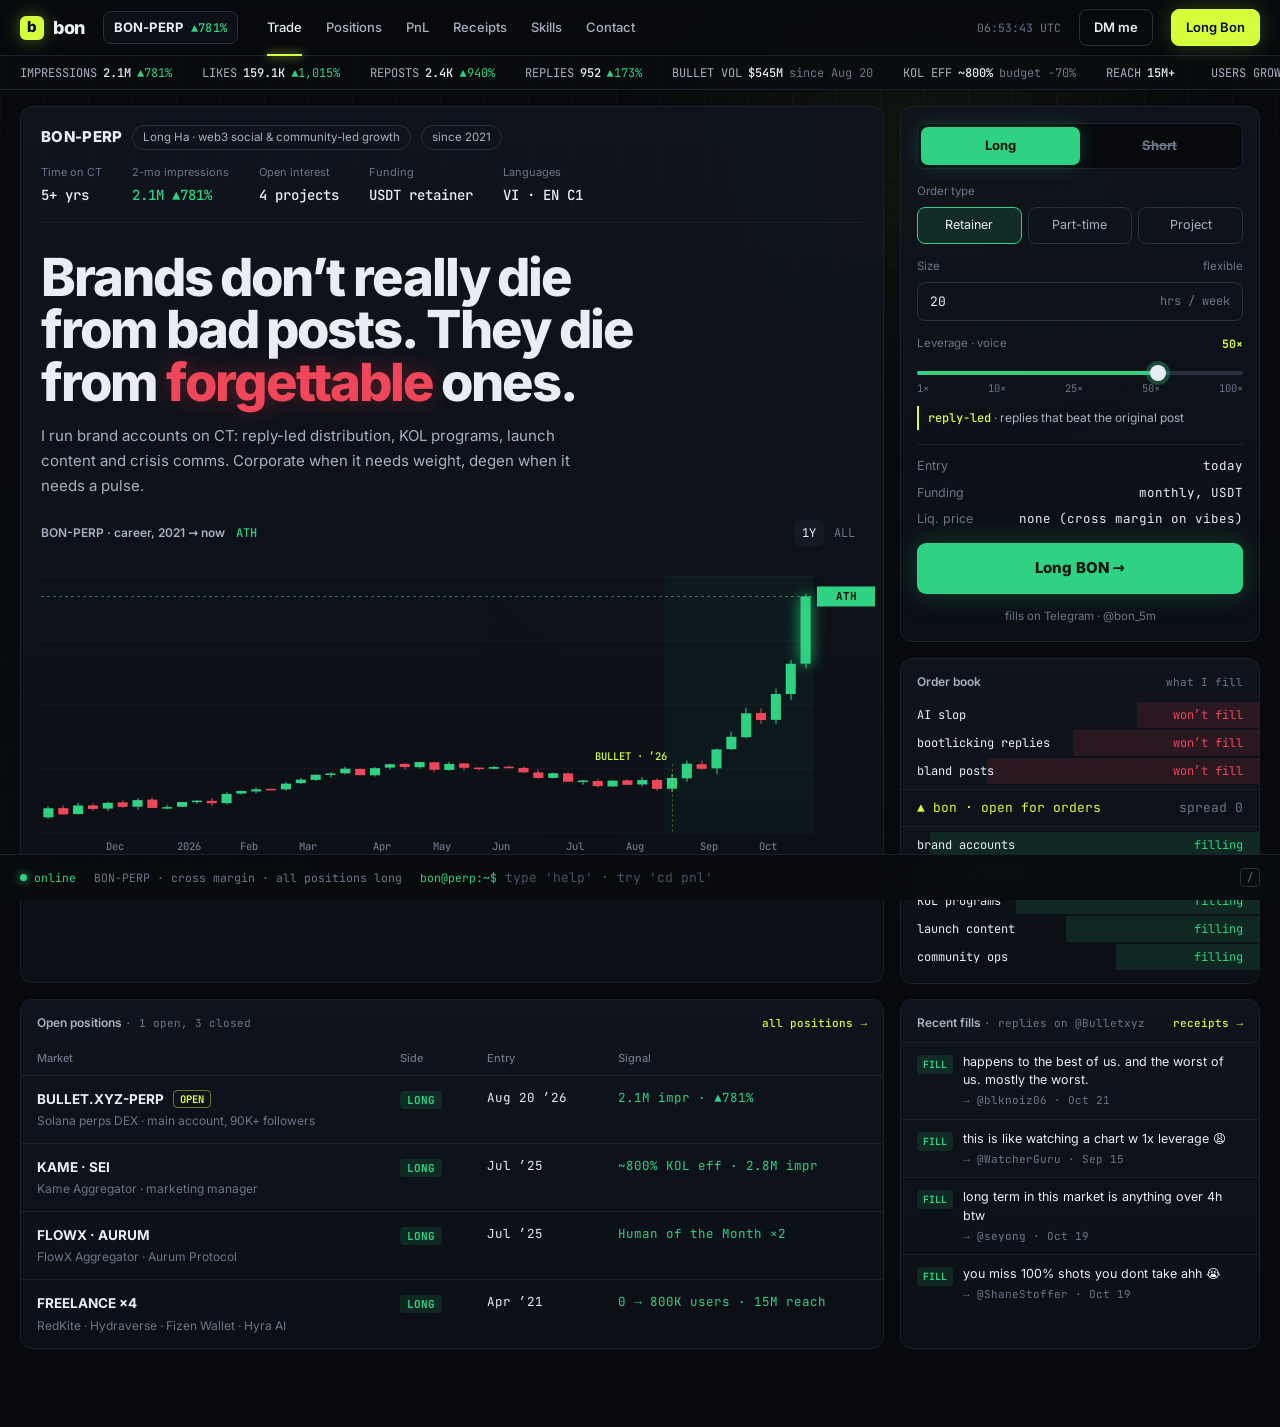
==== commit f193480f: "v2: note on Kame compensation work" ====
--- a/v2/index.html
+++ b/v2/index.html
@@ -133,11 +133,11 @@
       <table class="ptable"><thead><tr><th>Market</th><th>Side</th><th>Size</th><th>Entry</th><th>Exit</th><th>Signal</th><th></th></tr></thead><tbody>
             <tr><td class="mk">BULLET.XYZ-PERP <span class="open">OPEN</span><small>Solana perps DEX · main account, 90K+ followers</small></td><td><span class="sidepill">LONG</span></td><td>Social lead</td><td class="m">Aug 20 ’26</td><td class="m">—</td><td class="m up">2.1M impr · ▲781%</td><td><button type="button" class="xbtn" aria-expanded="true" aria-controls="det-bullet" aria-label="details for BULLET.XYZ-PERP">−</button></td></tr>
               <tr class="det" id="det-bullet"><td colspan="7"><div class="detail"><ul class="dl"><li>Lead social strategy and daily content for the main brand account (90K+ followers).</li><li>Moved the account to reply-led distribution. First 2 months vs. the 2 before: 2.1M organic impressions (+781%), likes +1,015%, reposts +940%, replies +173% (X analytics).</li><li>Perps volume over the same stretch: $477M in my first 2 months, 3.3× the 2 months before (DefiLlama).</li><li>Launch and market content on one visual system, in a voice built for CT.</li></ul><div class="mini"><div class="k"><span>Bullet perps volume · DefiLlama</span><span class="mono up">$545M since I joined</span></div><canvas data-mini aria-hidden="true"></canvas></div></div></td></tr><tr><td class="mk">KAME · SEI<small>Kame Aggregator · marketing manager</small></td><td><span class="sidepill">LONG</span></td><td>Growth lead</td><td class="m">Jul ’25</td><td class="m">Apr ’26</td><td class="m up">~800% KOL eff · 2.8M impr</td><td><button type="button" class="xbtn" aria-expanded="false" aria-controls="det-kame" aria-label="details for KAME · SEI">+</button></td></tr>
-              <tr class="det" id="det-kame" hidden><td colspan="7"><div class="detail one"><ul class="dl"><li>Led growth and marketing: strategy, execution and ecosystem expansion within Sei.</li><li>Rebuilt the KOL and ambassador program to ~800% efficiency vs. the original campaign on a 70% smaller budget, with 2.8M+ impressions.</li><li>Ran co-marketing and BD with major Sei protocols (DEXs, lending platforms).</li><li>Led incident comms during a protocol exploit across the official Kame account and my own, bridging the core team, Sei Foundation, partners and users.</li></ul></div></td></tr><tr><td class="mk">FLOWX · AURUM<small>FlowX Aggregator · Aurum Protocol</small></td><td><span class="sidepill">LONG</span></td><td>KOL + growth</td><td class="m">Jul ’25</td><td class="m">Apr ’26</td><td class="m up">Human of the Month ×2</td><td><button type="button" class="xbtn" aria-expanded="false" aria-controls="det-flowx" aria-label="details for FLOWX · AURUM">+</button></td></tr>
+              <tr class="det" id="det-kame" hidden><td colspan="7"><div class="detail one"><ul class="dl"><li>Led growth and marketing: strategy, execution and ecosystem expansion within Sei.</li><li>Rebuilt the KOL and ambassador program to ~800% efficiency vs. the original campaign on a 70% smaller budget, with 2.8M+ impressions.</li><li>Ran co-marketing and BD with major Sei protocols (DEXs, lending platforms).</li><li>Led incident comms during a protocol exploit across the official Kame account and my own, bridging the core team, Sei Foundation, partners and users.</li><li>Since leaving, I still help the team with compensation plan updates for affected users.</li></ul></div></td></tr><tr><td class="mk">FLOWX · AURUM<small>FlowX Aggregator · Aurum Protocol</small></td><td><span class="sidepill">LONG</span></td><td>KOL + growth</td><td class="m">Jul ’25</td><td class="m">Apr ’26</td><td class="m up">Human of the Month ×2</td><td><button type="button" class="xbtn" aria-expanded="false" aria-controls="det-flowx" aria-label="details for FLOWX · AURUM">+</button></td></tr>
               <tr class="det" id="det-flowx" hidden><td colspan="7"><div class="detail one"><ul class="dl"><li>Drove KOL and content growth for FlowX Aggregator.</li><li>Led full-stack growth for Aurum Protocol.</li><li>Recognized as Human of the Month twice for performance and impact.</li></ul></div></td></tr><tr><td class="mk">FREELANCE ×4<small>RedKite · Hydraverse · Fizen Wallet · Hyra AI</small></td><td><span class="sidepill">LONG</span></td><td>Growth lead</td><td class="m">Apr ’21</td><td class="m">Apr ’25</td><td class="m up">0 → 800K users · 15M reach</td><td><button type="button" class="xbtn" aria-expanded="false" aria-controls="det-freelance" aria-label="details for FREELANCE ×4">+</button></td></tr>
               <tr class="det" id="det-freelance" hidden><td colspan="7"><div class="detail one"><ul class="dl"><li>Led growth and social strategy across 4 Web3 projects (DeFi, GameFi and L1/L2), scaling communities from 0 to 800K+ users.</li><li>15M+ combined organic reach (X analytics) across the campaigns I led.</li><li>Managed and trained teams of up to 7 and 200+ KOL and partner relationships.</li></ul></div></td></tr>
       </tbody></table>
-      <div class="pcards" style="padding-top:12px"><div class="pc"><div class="top"><span class="mk">BULLET.XYZ-PERP <span class="open">OPEN</span></span><span class="sidepill">LONG</span></div><div class="meta">Social lead · Aug 20 ’26 → now</div><div class="sig">2.1M impr · ▲781%</div><details open><summary>details ↓</summary><ul class="dl"><li>Lead social strategy and daily content for the main brand account (90K+ followers).</li><li>Moved the account to reply-led distribution. First 2 months vs. the 2 before: 2.1M organic impressions (+781%), likes +1,015%, reposts +940%, replies +173% (X analytics).</li><li>Perps volume over the same stretch: $477M in my first 2 months, 3.3× the 2 months before (DefiLlama).</li><li>Launch and market content on one visual system, in a voice built for CT.</li></ul></details></div><div class="pc"><div class="top"><span class="mk">KAME · SEI</span><span class="sidepill">LONG</span></div><div class="meta">Growth lead · Jul ’25 → Apr ’26</div><div class="sig">~800% KOL eff · 2.8M impr</div><details><summary>details ↓</summary><ul class="dl"><li>Led growth and marketing: strategy, execution and ecosystem expansion within Sei.</li><li>Rebuilt the KOL and ambassador program to ~800% efficiency vs. the original campaign on a 70% smaller budget, with 2.8M+ impressions.</li><li>Ran co-marketing and BD with major Sei protocols (DEXs, lending platforms).</li><li>Led incident comms during a protocol exploit across the official Kame account and my own, bridging the core team, Sei Foundation, partners and users.</li></ul></details></div><div class="pc"><div class="top"><span class="mk">FLOWX · AURUM</span><span class="sidepill">LONG</span></div><div class="meta">KOL + growth · Jul ’25 → Apr ’26</div><div class="sig">Human of the Month ×2</div><details><summary>details ↓</summary><ul class="dl"><li>Drove KOL and content growth for FlowX Aggregator.</li><li>Led full-stack growth for Aurum Protocol.</li><li>Recognized as Human of the Month twice for performance and impact.</li></ul></details></div><div class="pc"><div class="top"><span class="mk">FREELANCE ×4</span><span class="sidepill">LONG</span></div><div class="meta">Growth lead · Apr ’21 → Apr ’25</div><div class="sig">0 → 800K users · 15M reach</div><details><summary>details ↓</summary><ul class="dl"><li>Led growth and social strategy across 4 Web3 projects (DeFi, GameFi and L1/L2), scaling communities from 0 to 800K+ users.</li><li>15M+ combined organic reach (X analytics) across the campaigns I led.</li><li>Managed and trained teams of up to 7 and 200+ KOL and partner relationships.</li></ul></details></div></div>
+      <div class="pcards" style="padding-top:12px"><div class="pc"><div class="top"><span class="mk">BULLET.XYZ-PERP <span class="open">OPEN</span></span><span class="sidepill">LONG</span></div><div class="meta">Social lead · Aug 20 ’26 → now</div><div class="sig">2.1M impr · ▲781%</div><details open><summary>details ↓</summary><ul class="dl"><li>Lead social strategy and daily content for the main brand account (90K+ followers).</li><li>Moved the account to reply-led distribution. First 2 months vs. the 2 before: 2.1M organic impressions (+781%), likes +1,015%, reposts +940%, replies +173% (X analytics).</li><li>Perps volume over the same stretch: $477M in my first 2 months, 3.3× the 2 months before (DefiLlama).</li><li>Launch and market content on one visual system, in a voice built for CT.</li></ul></details></div><div class="pc"><div class="top"><span class="mk">KAME · SEI</span><span class="sidepill">LONG</span></div><div class="meta">Growth lead · Jul ’25 → Apr ’26</div><div class="sig">~800% KOL eff · 2.8M impr</div><details><summary>details ↓</summary><ul class="dl"><li>Led growth and marketing: strategy, execution and ecosystem expansion within Sei.</li><li>Rebuilt the KOL and ambassador program to ~800% efficiency vs. the original campaign on a 70% smaller budget, with 2.8M+ impressions.</li><li>Ran co-marketing and BD with major Sei protocols (DEXs, lending platforms).</li><li>Led incident comms during a protocol exploit across the official Kame account and my own, bridging the core team, Sei Foundation, partners and users.</li><li>Since leaving, I still help the team with compensation plan updates for affected users.</li></ul></details></div><div class="pc"><div class="top"><span class="mk">FLOWX · AURUM</span><span class="sidepill">LONG</span></div><div class="meta">KOL + growth · Jul ’25 → Apr ’26</div><div class="sig">Human of the Month ×2</div><details><summary>details ↓</summary><ul class="dl"><li>Drove KOL and content growth for FlowX Aggregator.</li><li>Led full-stack growth for Aurum Protocol.</li><li>Recognized as Human of the Month twice for performance and impact.</li></ul></details></div><div class="pc"><div class="top"><span class="mk">FREELANCE ×4</span><span class="sidepill">LONG</span></div><div class="meta">Growth lead · Apr ’21 → Apr ’25</div><div class="sig">0 → 800K users · 15M reach</div><details><summary>details ↓</summary><ul class="dl"><li>Led growth and social strategy across 4 Web3 projects (DeFi, GameFi and L1/L2), scaling communities from 0 to 800K+ users.</li><li>15M+ combined organic reach (X analytics) across the campaigns I led.</li><li>Managed and trained teams of up to 7 and 200+ KOL and partner relationships.</li></ul></details></div></div>
     </div>
   </section>
 
@@ -298,7 +298,7 @@
             <p class="ptext">Kame Aggregator on @SeiNetwork
 Final Compensation Completed: 15,486.3 $USDC has been distributed to our users in the last compensation round.
 
-The last word:</p><div class="lcard"><span class="d">seiscan.io</span><b>Sei transaction · compensation payout</b></div>
+The last word:</p><div class="lcard"><span class="d">seiscan.io</span><b>Sei transaction · compensation payout</b></div><div class="pnote">↳ Posted after my exit. I still help the Kame team with compensation plan updates.</div>
             <div class="gap"></div>
             <div class="foot"><span>#12</span><span class="acts"><button type="button" class="load" data-tweet="2109293107535835538">load original</button><a href="https://x.com/kame_agg/status/2109293107535835538" target="_blank" rel="noopener">view on X ↗</a></span></div>
             <div class="embed" hidden></div>
--- a/v2/css/app.css
+++ b/v2/css/app.css
@@ -363,10 +363,11 @@
 .rghead h3 .mono { font-size: 11.5px; color: var(--mute); font-weight: 400; margin-left: 10px; letter-spacing: 0; }
 .rghead p { color: var(--ink-2); font-size: 13px; }
 .atitle { font-size: 17px; font-weight: 800; letter-spacing: -0.015em; line-height: 1.35; margin-top: 12px; }
-.ptext { margin-top: 10px; font-size: 14.5px; line-height: 1.6; color: var(--ink); white-space: pre-line; display: -webkit-box; -webkit-line-clamp: 9; -webkit-box-orient: vertical; overflow: hidden; }
+.ptext { margin-top: 10px; font-size: 14.5px; line-height: 1.6; color: var(--ink); white-space: pre-line; }
 .media { position: relative; margin-top: 12px; border: 1px solid var(--line); border-radius: 10px; overflow: hidden; background: #0A0E13; }
 .media img { display: block; width: 100%; height: auto; max-height: 300px; object-fit: contain; }
 .mbadge { position: absolute; left: 10px; bottom: 10px; font-family: var(--mono); font-size: 10.5px; background: rgba(7, 9, 13, .88); border: 1px solid var(--line-2); border-radius: 4px; padding: 2px 7px; color: var(--ink); }
 .lcard { margin-top: 12px; border: 1px solid var(--line-2); border-radius: 10px; padding: 10px 12px; display: grid; gap: 3px; background: var(--panel-3); }
 .lcard .d { font-family: var(--mono); font-size: 10.5px; color: var(--mute); }
 .lcard b { font-size: 13.5px; font-weight: 600; line-height: 1.4; }
+.pnote { margin-top: 12px; padding-top: 10px; border-top: 1px dashed rgba(214, 255, 59, .3); font-family: var(--mono); font-size: 11.5px; line-height: 1.55; color: var(--lime); }
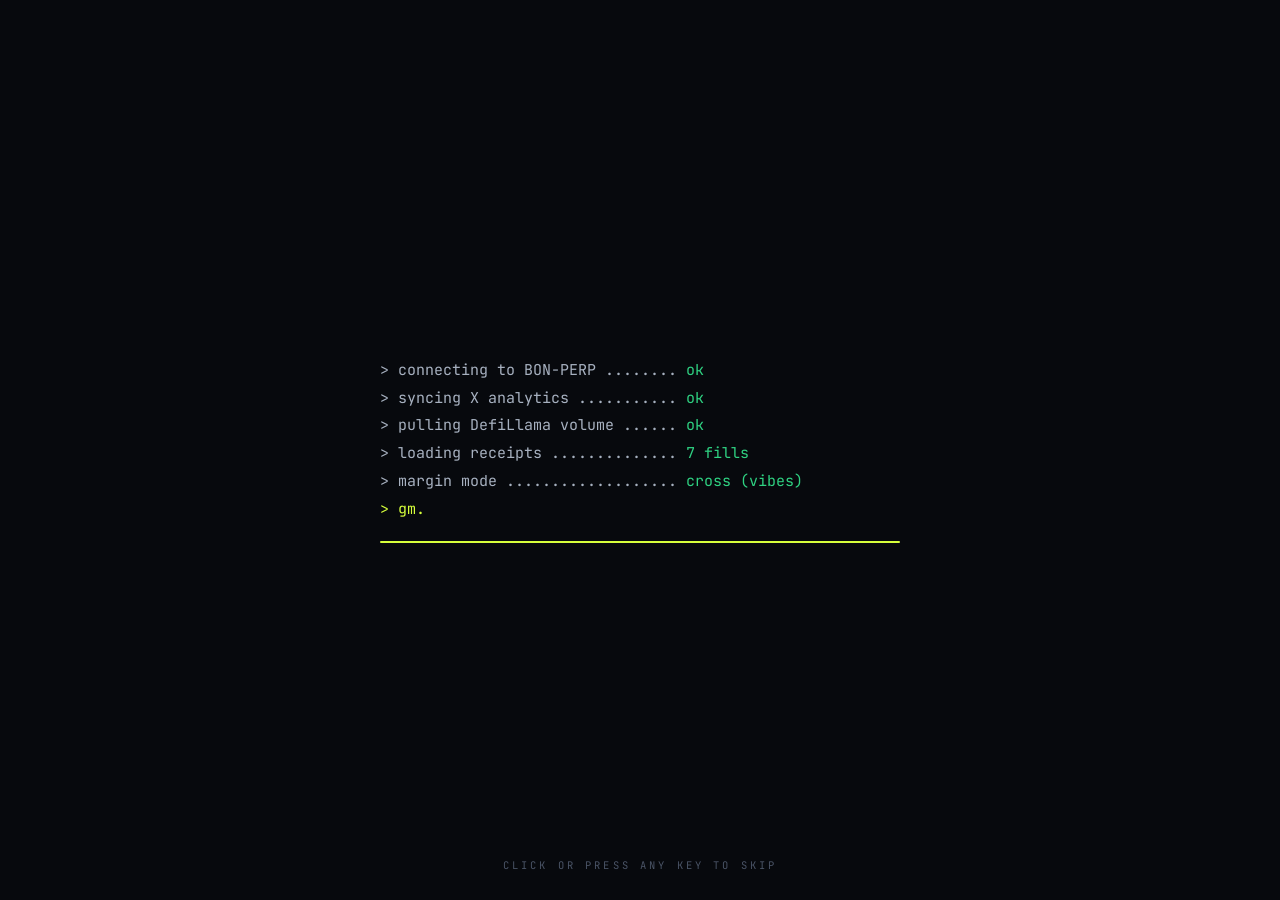
==== commit d9a8da6c: "v2: skill levels and gear" ====
--- a/v2/index.html
+++ b/v2/index.html
@@ -381,8 +381,8 @@
       </div>
       <div class="stack">
         <!-- LV values are self-rated. Change data-w (percent) and the LV label together. -->
-        <div class="panel depth" data-a style="--i:2"><div class="ph"><span>Depth</span><span class="mono">self-rated · LV / 10</span></div><div class="drow"><i class="bar" data-w="90" aria-hidden="true"></i><span class="nm">CT-native voice</span><span class="lv">LV 9</span></div><div class="drow"><i class="bar" data-w="90" aria-hidden="true"></i><span class="nm">Reply-led distribution</span><span class="lv">LV 9</span></div><div class="drow"><i class="bar" data-w="90" aria-hidden="true"></i><span class="nm">KOL &amp; ambassador programs</span><span class="lv">LV 9</span></div><div class="drow"><i class="bar" data-w="80" aria-hidden="true"></i><span class="nm">Community-led GTM</span><span class="lv">LV 8</span></div><div class="drow"><i class="bar" data-w="80" aria-hidden="true"></i><span class="nm">Launch execution</span><span class="lv">LV 8</span></div><div class="drow"><i class="bar" data-w="70" aria-hidden="true"></i><span class="nm">Crisis communications</span><span class="lv">LV 7</span></div><div class="drow"><i class="bar" data-w="70" aria-hidden="true"></i><span class="nm">Co-marketing &amp; BD</span><span class="lv">LV 7</span></div><div class="drow"><i class="bar" data-w="70" aria-hidden="true"></i><span class="nm">Team leadership</span><span class="lv">LV 7</span></div></div>
-        <div class="panel" data-a style="--i:3"><div class="ph"><span>Gear</span></div><div class="chips"><span class="chip">X / Crypto Twitter</span><span class="chip">KOL programs</span><span class="chip">ambassador programs</span><span class="chip">co-marketing</span><span class="chip">BD</span><span class="chip">community ops</span><span class="chip">launch content</span><span class="chip">incident comms</span><span class="chip">content systems</span></div></div>
+        <div class="panel depth" data-a style="--i:2"><div class="ph"><span>Depth</span><span class="mono">self-rated · LV / 10</span></div><div class="drow"><i class="bar" data-w="100" aria-hidden="true"></i><span class="nm">CT-native voice</span><span class="lv">LV 10</span></div><div class="drow"><i class="bar" data-w="100" aria-hidden="true"></i><span class="nm">Reply-led distribution</span><span class="lv">LV 10</span></div><div class="drow"><i class="bar" data-w="90" aria-hidden="true"></i><span class="nm">KOL &amp; ambassador programs</span><span class="lv">LV 9</span></div><div class="drow"><i class="bar" data-w="90" aria-hidden="true"></i><span class="nm">Community-led GTM</span><span class="lv">LV 9</span></div><div class="drow"><i class="bar" data-w="90" aria-hidden="true"></i><span class="nm">Launch execution</span><span class="lv">LV 9</span></div><div class="drow"><i class="bar" data-w="80" aria-hidden="true"></i><span class="nm">Crisis communications</span><span class="lv">LV 8</span></div><div class="drow"><i class="bar" data-w="80" aria-hidden="true"></i><span class="nm">Co-marketing &amp; BD</span><span class="lv">LV 8</span></div><div class="drow"><i class="bar" data-w="80" aria-hidden="true"></i><span class="nm">Team leadership</span><span class="lv">LV 8</span></div></div>
+        <div class="panel" data-a style="--i:3"><div class="ph"><span>Gear</span></div><div class="chips"><span class="chip">X / Crypto Twitter</span><span class="chip">KOL programs</span><span class="chip">ambassador programs</span><span class="chip">co-marketing</span><span class="chip">BD</span><span class="chip">community ops</span><span class="chip">launch content</span><span class="chip">incident comms</span><span class="chip">content systems</span><span class="chip lime">Claude</span><span class="chip lime">Codex</span><span class="chip lime">Figma</span></div></div>
         <div class="panel" data-a style="--i:4"><div class="ph"><span>Achievements</span></div><ul class="dl" style="padding:0 16px 16px">
           <li>Human of the Month, twice</li><li>Rebuilt a KOL program at ~800% efficiency on a 70% smaller budget</li><li>Led comms through a live protocol exploit</li><li>Grew communities from 0 to 800K+ users across 4 projects</li></ul></div>
       </div>
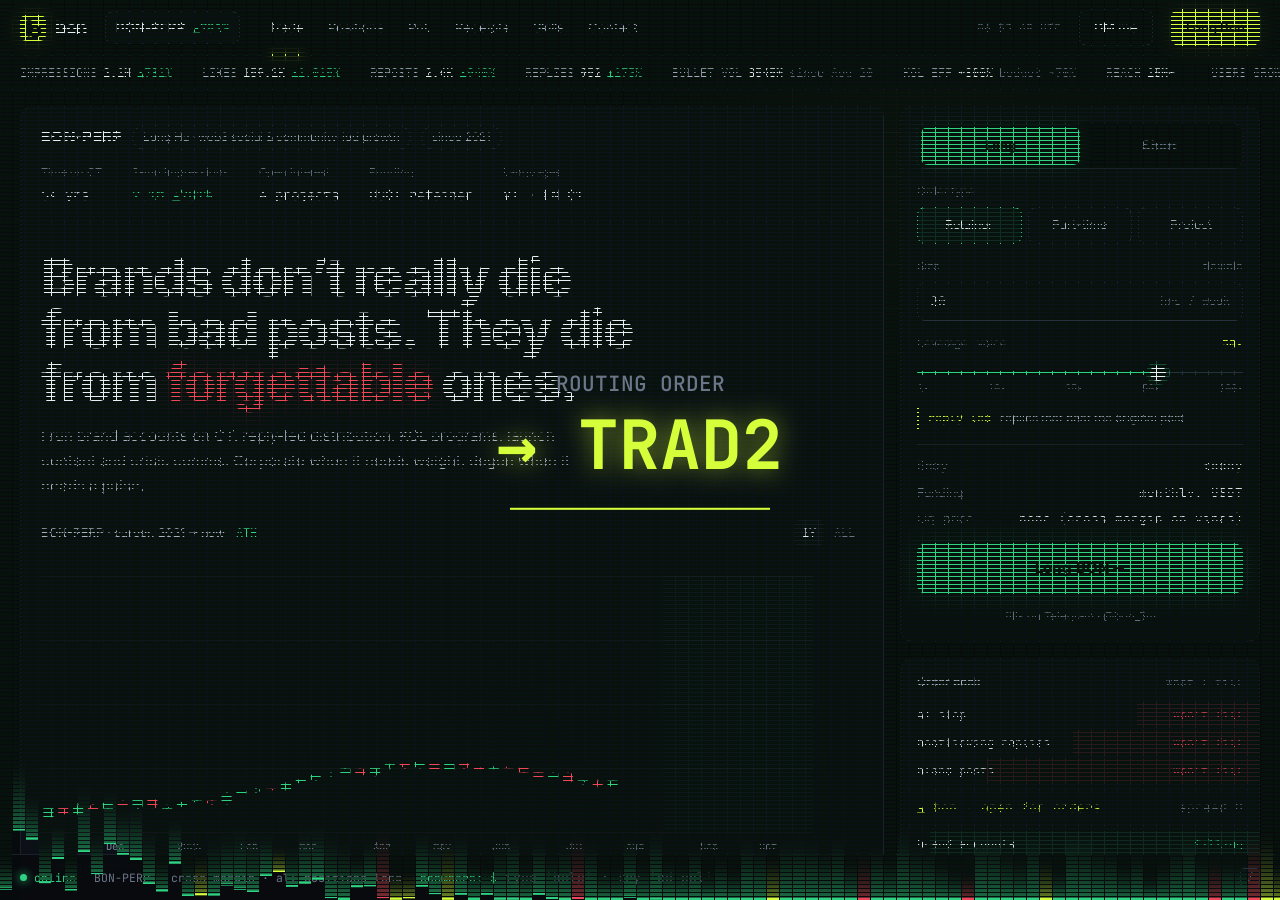
==== commit 5aa5851a: "v2: candle-b logo and portrait" ====
--- a/v2/index.html
+++ b/v2/index.html
@@ -33,10 +33,10 @@
 <body>
 <div id="bg" aria-hidden="true"></div>
 
-<div id="boot" aria-hidden="true"><div><pre id="boot-pre"></pre><div class="bar"><i id="boot-bar"></i></div></div><div class="skip">CLICK OR PRESS ANY KEY TO SKIP</div></div>
+<div id="boot" aria-hidden="true"><div><svg class="mark boot-mark" viewBox="0 0 64 64" aria-hidden="true"><rect width="64" height="64" rx="15" fill="#D6FF3B"/><rect x="20.5" y="7" width="3" height="51" rx="1.5" fill="#07090D"/><rect x="15" y="13" width="14" height="39" rx="2.5" fill="#07090D"/><circle cx="37" cy="40" r="11.5" fill="none" stroke="#07090D" stroke-width="8"/></svg><pre id="boot-pre"></pre><div class="bar"><i id="boot-bar"></i></div></div><div class="skip">CLICK OR PRESS ANY KEY TO SKIP</div></div>
 
 <header class="hdr">
-  <a class="logo" href="#/" aria-label="bon · home"><i>b</i>bon</a>
+  <a class="logo" href="#/" aria-label="bon · home"><svg class="mark" viewBox="0 0 64 64" aria-hidden="true"><rect width="64" height="64" rx="15" fill="#D6FF3B"/><rect x="20.5" y="7" width="3" height="51" rx="1.5" fill="#07090D"/><rect x="15" y="13" width="14" height="39" rx="2.5" fill="#07090D"/><circle cx="37" cy="40" r="11.5" fill="none" stroke="#07090D" stroke-width="8"/></svg>bon</a>
   <a class="mkt" href="#/pnl" title="2-month impressions change">BON-PERP <b>▲781%</b></a>
   <nav class="nav" aria-label="sections">
     <a href="#/" data-route="trade">Trade</a><a href="#/positions" data-route="positions">Positions</a><a href="#/pnl" data-route="pnl">PnL</a><a href="#/receipts" data-route="receipts">Receipts</a><a href="#/skills" data-route="skills">Skills</a><a href="#/contact" data-route="contact">Contact</a>
@@ -370,7 +370,7 @@
     </div>
     <div class="grid-skills">
       <div class="panel prof" data-a style="--i:1">
-        <div class="badge" aria-hidden="true">b</div>
+        <div class="portrait"><img src="images/bon-portrait.jpg" width="640" height="640" alt="Long Ha (Bon)" loading="lazy" decoding="async"><span class="ptag"><i class="dot"></i>online</span><span class="pid">BON-PERP · LONG</span></div>
         <h3>Long Ha (Bon)</h3><div class="h">@8xlqdtd_bon</div>
         <div class="kv">
           <div><span>Class</span><span>Web3 social &amp; growth operator</span></div>
--- a/v2/css/app.css
+++ b/v2/css/app.css
@@ -371,3 +371,15 @@
 .lcard .d { font-family: var(--mono); font-size: 10.5px; color: var(--mute); }
 .lcard b { font-size: 13.5px; font-weight: 600; line-height: 1.4; }
 .pnote { margin-top: 12px; padding-top: 10px; border-top: 1px dashed rgba(214, 255, 59, .3); font-family: var(--mono); font-size: 11.5px; line-height: 1.55; color: var(--lime); }
+
+/* ---------- logo mark + portrait ---------- */
+.logo .mark { width: 26px; height: 26px; flex: none; filter: drop-shadow(0 0 10px rgba(214, 255, 59, .35)); transition: transform .3s var(--ease), filter .3s; }
+.logo:hover .mark { transform: translateY(-2px) rotate(-4deg); filter: drop-shadow(0 0 16px rgba(214, 255, 59, .6)); }
+.boot-mark { width: 44px; height: 44px; display: block; margin-bottom: 18px; filter: drop-shadow(0 0 18px rgba(214, 255, 59, .45)); animation: pulse 1.6s ease-in-out infinite; }
+.portrait { position: relative; width: 100%; aspect-ratio: 1; border-radius: 14px; overflow: hidden; border: 1px solid var(--line-2); margin-bottom: 18px; background: #0A0E13; box-shadow: 0 0 40px rgba(47, 210, 130, .12); }
+.portrait img { display: block; width: 100%; height: 100%; object-fit: cover; transition: transform .8s var(--ease); }
+.portrait:hover img { transform: scale(1.03); }
+.portrait::after { content: ''; position: absolute; inset: 0; pointer-events: none; background: linear-gradient(180deg, transparent 60%, rgba(7, 9, 13, .75)); }
+.portrait .ptag, .portrait .pid { position: absolute; z-index: 1; font-family: var(--mono); font-size: 10.5px; letter-spacing: .08em; }
+.portrait .ptag { top: 12px; left: 12px; display: inline-flex; align-items: center; gap: 7px; color: var(--long); background: rgba(7, 9, 13, .7); border: 1px solid var(--line-2); border-radius: 999px; padding: 3px 9px; }
+.portrait .pid { bottom: 12px; left: 14px; color: var(--lime); }
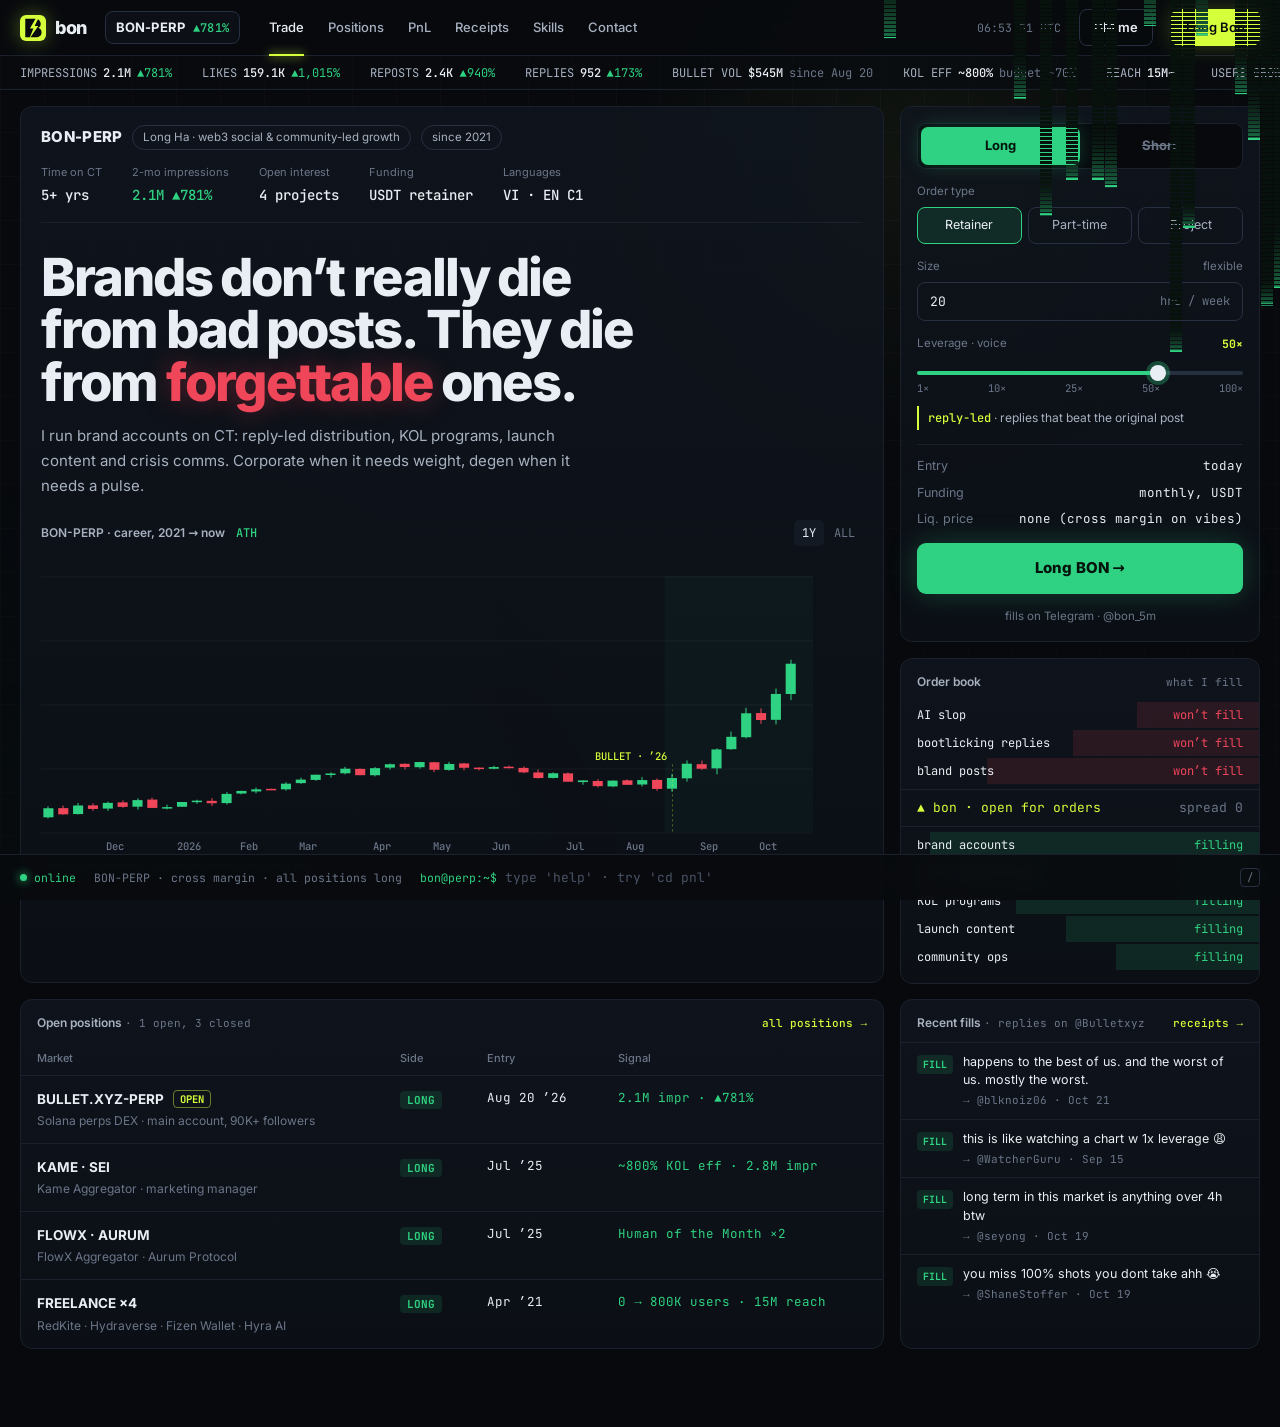
==== commit fef53e90: "v2: bolt-B logo" ====
--- a/v2/index.html
+++ b/v2/index.html
@@ -33,10 +33,10 @@
 <body>
 <div id="bg" aria-hidden="true"></div>
 
-<div id="boot" aria-hidden="true"><div><svg class="mark boot-mark" viewBox="0 0 64 64" aria-hidden="true"><rect width="64" height="64" rx="15" fill="#D6FF3B"/><rect x="20.5" y="7" width="3" height="51" rx="1.5" fill="#07090D"/><rect x="15" y="13" width="14" height="39" rx="2.5" fill="#07090D"/><circle cx="37" cy="40" r="11.5" fill="none" stroke="#07090D" stroke-width="8"/></svg><pre id="boot-pre"></pre><div class="bar"><i id="boot-bar"></i></div></div><div class="skip">CLICK OR PRESS ANY KEY TO SKIP</div></div>
+<div id="boot" aria-hidden="true"><div><svg class="mark boot-mark" viewBox="0 0 64 64" aria-hidden="true"><rect width="64" height="64" rx="15" fill="#D6FF3B"/><path d="M13 9 H36 C46 9 51 14.5 51 22 C51 26.5 48.6 30 45 31.6 C50 33.2 53 37.5 53 43.2 C53 50.8 47.6 55 38.5 55 H13 Z" fill="#07090D"/><path d="M41 4 L24.5 33 L33 33 L22 60 L45 27 L36 27 L47 4 Z" fill="#D6FF3B"/></svg><pre id="boot-pre"></pre><div class="bar"><i id="boot-bar"></i></div></div><div class="skip">CLICK OR PRESS ANY KEY TO SKIP</div></div>
 
 <header class="hdr">
-  <a class="logo" href="#/" aria-label="bon · home"><svg class="mark" viewBox="0 0 64 64" aria-hidden="true"><rect width="64" height="64" rx="15" fill="#D6FF3B"/><rect x="20.5" y="7" width="3" height="51" rx="1.5" fill="#07090D"/><rect x="15" y="13" width="14" height="39" rx="2.5" fill="#07090D"/><circle cx="37" cy="40" r="11.5" fill="none" stroke="#07090D" stroke-width="8"/></svg>bon</a>
+  <a class="logo" href="#/" aria-label="bon · home"><svg class="mark" viewBox="0 0 64 64" aria-hidden="true"><rect width="64" height="64" rx="15" fill="#D6FF3B"/><path d="M13 9 H36 C46 9 51 14.5 51 22 C51 26.5 48.6 30 45 31.6 C50 33.2 53 37.5 53 43.2 C53 50.8 47.6 55 38.5 55 H13 Z" fill="#07090D"/><path d="M41 4 L24.5 33 L33 33 L22 60 L45 27 L36 27 L47 4 Z" fill="#D6FF3B"/></svg>bon</a>
   <a class="mkt" href="#/pnl" title="2-month impressions change">BON-PERP <b>▲781%</b></a>
   <nav class="nav" aria-label="sections">
     <a href="#/" data-route="trade">Trade</a><a href="#/positions" data-route="positions">Positions</a><a href="#/pnl" data-route="pnl">PnL</a><a href="#/receipts" data-route="receipts">Receipts</a><a href="#/skills" data-route="skills">Skills</a><a href="#/contact" data-route="contact">Contact</a>
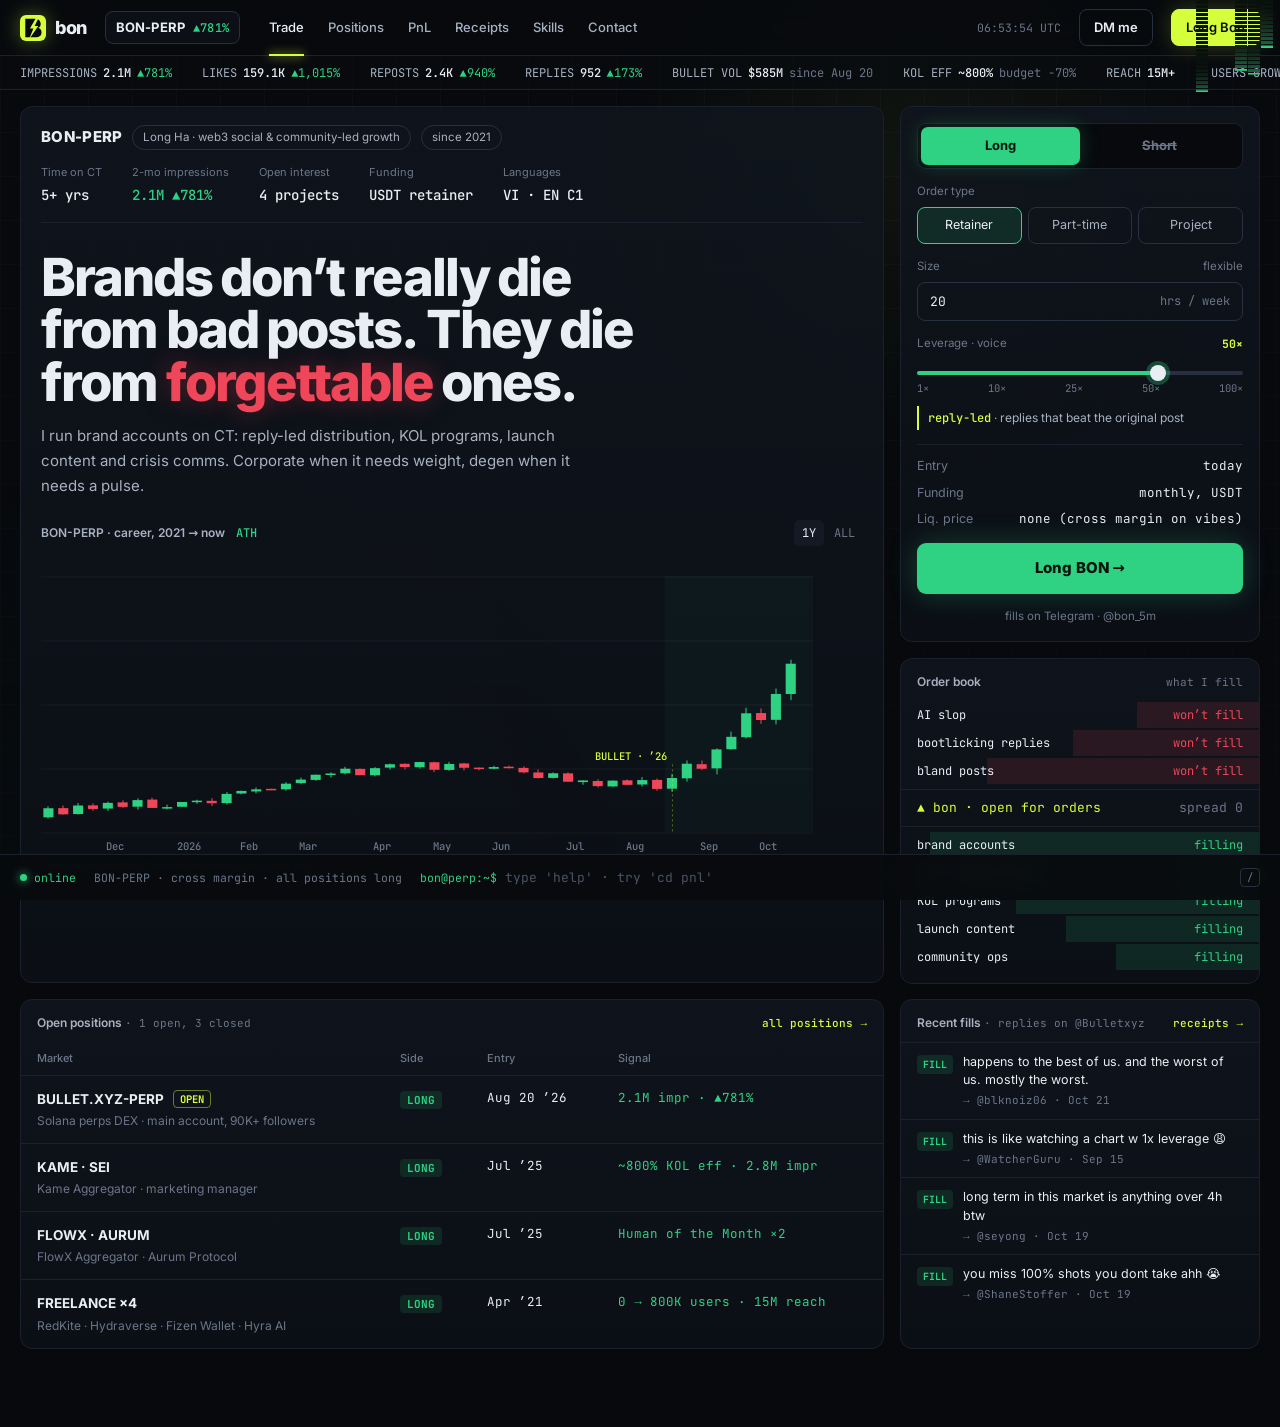
==== commit f1d28877: "v2: volume figures to Oct 22" ====
--- a/v2/index.html
+++ b/v2/index.html
@@ -46,7 +46,7 @@
   <a class="btn" href="#/contact">DM me</a>
   <a class="btn lime" href="#/contact">Long Bon</a>
 </header>
-<div class="ticker" aria-label="key stats"><div class="track"><span>IMPRESSIONS<b>2.1M</b><em class="up">▲781%</em></span><span>LIKES<b>159.1K</b><em class="up">▲1,015%</em></span><span>REPOSTS<b>2.4K</b><em class="up">▲940%</em></span><span>REPLIES<b>952</b><em class="up">▲173%</em></span><span>BULLET VOL<b>$545M</b><em class="mute">since Aug 20</em></span><span>KOL EFF<b>~800%</b><em class="mute">budget −70%</em></span><span>REACH<b>15M+</b></span><span>USERS GROWN<b>800K+</b></span><span>TIME ON CT<b>5+ YRS</b></span><span aria-hidden="true">IMPRESSIONS<b>2.1M</b><em class="up">▲781%</em></span><span aria-hidden="true">LIKES<b>159.1K</b><em class="up">▲1,015%</em></span><span aria-hidden="true">REPOSTS<b>2.4K</b><em class="up">▲940%</em></span><span aria-hidden="true">REPLIES<b>952</b><em class="up">▲173%</em></span><span aria-hidden="true">BULLET VOL<b>$545M</b><em class="mute">since Aug 20</em></span><span aria-hidden="true">KOL EFF<b>~800%</b><em class="mute">budget −70%</em></span><span aria-hidden="true">REACH<b>15M+</b></span><span aria-hidden="true">USERS GROWN<b>800K+</b></span><span aria-hidden="true">TIME ON CT<b>5+ YRS</b></span></div></div>
+<div class="ticker" aria-label="key stats"><div class="track"><span>IMPRESSIONS<b>2.1M</b><em class="up">▲781%</em></span><span>LIKES<b>159.1K</b><em class="up">▲1,015%</em></span><span>REPOSTS<b>2.4K</b><em class="up">▲940%</em></span><span>REPLIES<b>952</b><em class="up">▲173%</em></span><span>BULLET VOL<b>$585M</b><em class="mute">since Aug 20</em></span><span>KOL EFF<b>~800%</b><em class="mute">budget −70%</em></span><span>REACH<b>15M+</b></span><span>USERS GROWN<b>800K+</b></span><span>TIME ON CT<b>5+ YRS</b></span><span aria-hidden="true">IMPRESSIONS<b>2.1M</b><em class="up">▲781%</em></span><span aria-hidden="true">LIKES<b>159.1K</b><em class="up">▲1,015%</em></span><span aria-hidden="true">REPOSTS<b>2.4K</b><em class="up">▲940%</em></span><span aria-hidden="true">REPLIES<b>952</b><em class="up">▲173%</em></span><span aria-hidden="true">BULLET VOL<b>$585M</b><em class="mute">since Aug 20</em></span><span aria-hidden="true">KOL EFF<b>~800%</b><em class="mute">budget −70%</em></span><span aria-hidden="true">REACH<b>15M+</b></span><span aria-hidden="true">USERS GROWN<b>800K+</b></span><span aria-hidden="true">TIME ON CT<b>5+ YRS</b></span></div></div>
 
 <main id="views">
 
@@ -132,12 +132,12 @@
     <div class="panel" data-a style="--i:1">
       <table class="ptable"><thead><tr><th>Market</th><th>Side</th><th>Size</th><th>Entry</th><th>Exit</th><th>Signal</th><th></th></tr></thead><tbody>
             <tr><td class="mk">BULLET.XYZ-PERP <span class="open">OPEN</span><small>Solana perps DEX · main account, 90K+ followers</small></td><td><span class="sidepill">LONG</span></td><td>Social lead</td><td class="m">Aug 20 ’26</td><td class="m">—</td><td class="m up">2.1M impr · ▲781%</td><td><button type="button" class="xbtn" aria-expanded="true" aria-controls="det-bullet" aria-label="details for BULLET.XYZ-PERP">−</button></td></tr>
-              <tr class="det" id="det-bullet"><td colspan="7"><div class="detail"><ul class="dl"><li>Lead social strategy and daily content for the main brand account (90K+ followers).</li><li>Moved the account to reply-led distribution. First 2 months vs. the 2 before: 2.1M organic impressions (+781%), likes +1,015%, reposts +940%, replies +173% (X analytics).</li><li>Perps volume over the same stretch: $477M in my first 2 months, 3.3× the 2 months before (DefiLlama).</li><li>Launch and market content on one visual system, in a voice built for CT.</li></ul><div class="mini"><div class="k"><span>Bullet perps volume · DefiLlama</span><span class="mono up">$545M since I joined</span></div><canvas data-mini aria-hidden="true"></canvas></div></div></td></tr><tr><td class="mk">KAME · SEI<small>Kame Aggregator · marketing manager</small></td><td><span class="sidepill">LONG</span></td><td>Growth lead</td><td class="m">Jul ’25</td><td class="m">Apr ’26</td><td class="m up">~800% KOL eff · 2.8M impr</td><td><button type="button" class="xbtn" aria-expanded="false" aria-controls="det-kame" aria-label="details for KAME · SEI">+</button></td></tr>
+              <tr class="det" id="det-bullet"><td colspan="7"><div class="detail"><ul class="dl"><li>Lead social strategy and daily content for the main brand account (90K+ followers).</li><li>Moved the account to reply-led distribution. First 2 months vs. the 2 before: 2.1M organic impressions (+781%), likes +1,015%, reposts +940%, replies +173% (X analytics).</li><li>Perps volume over the same stretch: $477M in my first 2 months, 3.2× the 2 months before (DefiLlama).</li><li>Launch and market content on one visual system, in a voice built for CT.</li></ul><div class="mini"><div class="k"><span>Bullet perps volume · DefiLlama</span><span class="mono up">$585M since I joined</span></div><canvas data-mini aria-hidden="true"></canvas></div></div></td></tr><tr><td class="mk">KAME · SEI<small>Kame Aggregator · marketing manager</small></td><td><span class="sidepill">LONG</span></td><td>Growth lead</td><td class="m">Jul ’25</td><td class="m">Apr ’26</td><td class="m up">~800% KOL eff · 2.8M impr</td><td><button type="button" class="xbtn" aria-expanded="false" aria-controls="det-kame" aria-label="details for KAME · SEI">+</button></td></tr>
               <tr class="det" id="det-kame" hidden><td colspan="7"><div class="detail one"><ul class="dl"><li>Led growth and marketing: strategy, execution and ecosystem expansion within Sei.</li><li>Rebuilt the KOL and ambassador program to ~800% efficiency vs. the original campaign on a 70% smaller budget, with 2.8M+ impressions.</li><li>Ran co-marketing and BD with major Sei protocols (DEXs, lending platforms).</li><li>Led incident comms during a protocol exploit across the official Kame account and my own, bridging the core team, Sei Foundation, partners and users.</li><li>Since leaving, I still help the team with compensation plan updates for affected users.</li></ul></div></td></tr><tr><td class="mk">FLOWX · AURUM<small>FlowX Aggregator · Aurum Protocol</small></td><td><span class="sidepill">LONG</span></td><td>KOL + growth</td><td class="m">Jul ’25</td><td class="m">Apr ’26</td><td class="m up">Human of the Month ×2</td><td><button type="button" class="xbtn" aria-expanded="false" aria-controls="det-flowx" aria-label="details for FLOWX · AURUM">+</button></td></tr>
               <tr class="det" id="det-flowx" hidden><td colspan="7"><div class="detail one"><ul class="dl"><li>Drove KOL and content growth for FlowX Aggregator.</li><li>Led full-stack growth for Aurum Protocol.</li><li>Recognized as Human of the Month twice for performance and impact.</li></ul></div></td></tr><tr><td class="mk">FREELANCE ×4<small>RedKite · Hydraverse · Fizen Wallet · Hyra AI</small></td><td><span class="sidepill">LONG</span></td><td>Growth lead</td><td class="m">Apr ’21</td><td class="m">Apr ’25</td><td class="m up">0 → 800K users · 15M reach</td><td><button type="button" class="xbtn" aria-expanded="false" aria-controls="det-freelance" aria-label="details for FREELANCE ×4">+</button></td></tr>
               <tr class="det" id="det-freelance" hidden><td colspan="7"><div class="detail one"><ul class="dl"><li>Led growth and social strategy across 4 Web3 projects (DeFi, GameFi and L1/L2), scaling communities from 0 to 800K+ users.</li><li>15M+ combined organic reach (X analytics) across the campaigns I led.</li><li>Managed and trained teams of up to 7 and 200+ KOL and partner relationships.</li></ul></div></td></tr>
       </tbody></table>
-      <div class="pcards" style="padding-top:12px"><div class="pc"><div class="top"><span class="mk">BULLET.XYZ-PERP <span class="open">OPEN</span></span><span class="sidepill">LONG</span></div><div class="meta">Social lead · Aug 20 ’26 → now</div><div class="sig">2.1M impr · ▲781%</div><details open><summary>details ↓</summary><ul class="dl"><li>Lead social strategy and daily content for the main brand account (90K+ followers).</li><li>Moved the account to reply-led distribution. First 2 months vs. the 2 before: 2.1M organic impressions (+781%), likes +1,015%, reposts +940%, replies +173% (X analytics).</li><li>Perps volume over the same stretch: $477M in my first 2 months, 3.3× the 2 months before (DefiLlama).</li><li>Launch and market content on one visual system, in a voice built for CT.</li></ul></details></div><div class="pc"><div class="top"><span class="mk">KAME · SEI</span><span class="sidepill">LONG</span></div><div class="meta">Growth lead · Jul ’25 → Apr ’26</div><div class="sig">~800% KOL eff · 2.8M impr</div><details><summary>details ↓</summary><ul class="dl"><li>Led growth and marketing: strategy, execution and ecosystem expansion within Sei.</li><li>Rebuilt the KOL and ambassador program to ~800% efficiency vs. the original campaign on a 70% smaller budget, with 2.8M+ impressions.</li><li>Ran co-marketing and BD with major Sei protocols (DEXs, lending platforms).</li><li>Led incident comms during a protocol exploit across the official Kame account and my own, bridging the core team, Sei Foundation, partners and users.</li><li>Since leaving, I still help the team with compensation plan updates for affected users.</li></ul></details></div><div class="pc"><div class="top"><span class="mk">FLOWX · AURUM</span><span class="sidepill">LONG</span></div><div class="meta">KOL + growth · Jul ’25 → Apr ’26</div><div class="sig">Human of the Month ×2</div><details><summary>details ↓</summary><ul class="dl"><li>Drove KOL and content growth for FlowX Aggregator.</li><li>Led full-stack growth for Aurum Protocol.</li><li>Recognized as Human of the Month twice for performance and impact.</li></ul></details></div><div class="pc"><div class="top"><span class="mk">FREELANCE ×4</span><span class="sidepill">LONG</span></div><div class="meta">Growth lead · Apr ’21 → Apr ’25</div><div class="sig">0 → 800K users · 15M reach</div><details><summary>details ↓</summary><ul class="dl"><li>Led growth and social strategy across 4 Web3 projects (DeFi, GameFi and L1/L2), scaling communities from 0 to 800K+ users.</li><li>15M+ combined organic reach (X analytics) across the campaigns I led.</li><li>Managed and trained teams of up to 7 and 200+ KOL and partner relationships.</li></ul></details></div></div>
+      <div class="pcards" style="padding-top:12px"><div class="pc"><div class="top"><span class="mk">BULLET.XYZ-PERP <span class="open">OPEN</span></span><span class="sidepill">LONG</span></div><div class="meta">Social lead · Aug 20 ’26 → now</div><div class="sig">2.1M impr · ▲781%</div><details open><summary>details ↓</summary><ul class="dl"><li>Lead social strategy and daily content for the main brand account (90K+ followers).</li><li>Moved the account to reply-led distribution. First 2 months vs. the 2 before: 2.1M organic impressions (+781%), likes +1,015%, reposts +940%, replies +173% (X analytics).</li><li>Perps volume over the same stretch: $477M in my first 2 months, 3.2× the 2 months before (DefiLlama).</li><li>Launch and market content on one visual system, in a voice built for CT.</li></ul></details></div><div class="pc"><div class="top"><span class="mk">KAME · SEI</span><span class="sidepill">LONG</span></div><div class="meta">Growth lead · Jul ’25 → Apr ’26</div><div class="sig">~800% KOL eff · 2.8M impr</div><details><summary>details ↓</summary><ul class="dl"><li>Led growth and marketing: strategy, execution and ecosystem expansion within Sei.</li><li>Rebuilt the KOL and ambassador program to ~800% efficiency vs. the original campaign on a 70% smaller budget, with 2.8M+ impressions.</li><li>Ran co-marketing and BD with major Sei protocols (DEXs, lending platforms).</li><li>Led incident comms during a protocol exploit across the official Kame account and my own, bridging the core team, Sei Foundation, partners and users.</li><li>Since leaving, I still help the team with compensation plan updates for affected users.</li></ul></details></div><div class="pc"><div class="top"><span class="mk">FLOWX · AURUM</span><span class="sidepill">LONG</span></div><div class="meta">KOL + growth · Jul ’25 → Apr ’26</div><div class="sig">Human of the Month ×2</div><details><summary>details ↓</summary><ul class="dl"><li>Drove KOL and content growth for FlowX Aggregator.</li><li>Led full-stack growth for Aurum Protocol.</li><li>Recognized as Human of the Month twice for performance and impact.</li></ul></details></div><div class="pc"><div class="top"><span class="mk">FREELANCE ×4</span><span class="sidepill">LONG</span></div><div class="meta">Growth lead · Apr ’21 → Apr ’25</div><div class="sig">0 → 800K users · 15M reach</div><details><summary>details ↓</summary><ul class="dl"><li>Led growth and social strategy across 4 Web3 projects (DeFi, GameFi and L1/L2), scaling communities from 0 to 800K+ users.</li><li>15M+ combined organic reach (X analytics) across the campaigns I led.</li><li>Managed and trained teams of up to 7 and 200+ KOL and partner relationships.</li></ul></details></div></div>
     </div>
   </section>
 
@@ -149,20 +149,20 @@
     </div>
     <div class="panel vol" data-a style="--i:1">
       <div class="vol-head">
-        <div><div class="vol-k">Bullet perps · daily volume</div><div class="vol-big">$545M</div><div class="vol-sub">traded on Bullet since I joined (Aug 20 – Oct 21, 2026).</div></div>
-        <div class="vol-months" aria-label="two months before I joined: $145M; my first month: $150M; my second month: $327M">
-          <div><span class="m">2 MO. BEFORE</span><b class="pre">$145M</b></div><div class="arr" aria-hidden="true">·</div>
+        <div><div class="vol-k">Bullet perps · daily volume</div><div class="vol-big">$585M</div><div class="vol-sub">traded on Bullet since I joined (Aug 20 – Oct 22, 2026).</div></div>
+        <div class="vol-months" aria-label="two months before I joined: $149M; my first month: $150M; my second month: $327M">
+          <div><span class="m">2 MO. BEFORE</span><b class="pre">$149M</b></div><div class="arr" aria-hidden="true">·</div>
           <div><span class="m">MONTH 1</span><b>$150M</b></div><div class="arr" aria-hidden="true">→</div>
           <div><span class="m">MONTH 2</span><b class="hot">$327M</b></div>
         </div>
       </div>
-      <div class="vwrap"><canvas id="vol" role="img" aria-label="Bar chart of Bullet perps daily volume from April 29 to October 21, 2026, rising from under $1M a day to $35.2M a day. A marker at August 20 shows when Bon joined."></canvas><div class="ctip" id="vtip" hidden></div></div>
-      <div class="vfoot"><span>Month 1 = Aug 20 – Sep 19 · Month 2 = Sep 20 – Oct 19 · first 2 months: $477M, 3.3× the 2 months before.</span><a href="https://defillama.com/protocol/bullet-perps?groupBy=daily" target="_blank" rel="noopener">source: DefiLlama ↗</a></div>
+      <div class="vwrap"><canvas id="vol" role="img" aria-label="Bar chart of Bullet perps daily volume from April 29 to October 22, 2026, rising from under $1M a day to $39.8M a day. A marker at August 20 shows when Bon joined."></canvas><div class="ctip" id="vtip" hidden></div></div>
+      <div class="vfoot"><span>Month 1 = Aug 20 – Sep 19 · Month 2 = Sep 20 – Oct 19 · first 2 months: $477M, 3.2× the 2 months before.</span><a href="https://defillama.com/protocol/bullet-perps?groupBy=daily" target="_blank" rel="noopener">source: DefiLlama ↗</a></div>
     </div>
     <div class="cards">
       <div class="panel card" data-a style="--i:2"><div class="k">Organic impressions</div><div class="n" data-count data-to="2.1" data-dec="1" data-prefix="" data-suffix="M">2.1M</div><div class="s">+781% vs. the 2 months before I joined. Main account (90K+ followers).</div><span class="tg">BULLET.XYZ</span></div><div class="panel card" data-a style="--i:3"><div class="k">Likes</div><div class="n" data-count data-to="1015" data-dec="0" data-prefix="+" data-suffix="%">+1,015%</div><div class="s">159.1K likes in my first 2 months.</div><span class="tg">BULLET.XYZ</span></div><div class="panel card" data-a style="--i:4"><div class="k">Reposts</div><div class="n" data-count data-to="940" data-dec="0" data-prefix="+" data-suffix="%">+940%</div><div class="s">2.4K reposts over the same window.</div><span class="tg">BULLET.XYZ</span></div><div class="panel card" data-a style="--i:5"><div class="k">Replies received</div><div class="n" data-count data-to="173" data-dec="0" data-prefix="+" data-suffix="%">+173%</div><div class="s">952 replies over the same window.</div><span class="tg">BULLET.XYZ</span></div><div class="panel card" data-a style="--i:6"><div class="k">Profile visits</div><div class="n" data-count data-to="108" data-dec="0" data-prefix="+" data-suffix="%">+108%</div><div class="s">3.8K profile visits over the same window.</div><span class="tg">BULLET.XYZ</span></div><div class="panel card" data-a style="--i:7"><div class="k">KOL program efficiency</div><div class="n amber" data-count data-to="800" data-dec="0" data-prefix="~" data-suffix="%">~800%</div><div class="s">vs. the original campaign, while cutting the budget by 70%.</div><span class="tg">KAME · SEI</span></div><div class="panel card" data-a style="--i:8"><div class="k">Total impressions</div><div class="n amber" data-count data-to="2.8" data-dec="1" data-prefix="" data-suffix="M+">2.8M+</div><div class="s">Generated by the rebuilt KOL and ambassador program.</div><span class="tg">KAME · SEI</span></div><div class="panel card" data-a style="--i:9"><div class="k">Combined organic reach</div><div class="n amber" data-count data-to="15" data-dec="0" data-prefix="" data-suffix="M+">15M+</div><div class="s">Across 4 Web3 projects, from content, KOLs and campaigns.</div><span class="tg">FREELANCE ’21–’25</span></div>
     </div>
-    <p class="fineprint" data-a style="--i:10"><b>How to read this.</b> Bullet.xyz social figures are X analytics for the main account only, Aug 20 – Oct 21, 2026, compared with the 2 months before I joined (the previous period of the same length). Volume is Bullet perps’ platform-wide daily notional volume from DefiLlama (snapshot as of Oct 21, 2026), shown for the stretch I’ve run the account. Reach figures are X analytics.</p>
+    <p class="fineprint" data-a style="--i:10"><b>How to read this.</b> Bullet.xyz social figures are X analytics for the main account only, Aug 20 – Oct 21, 2026, compared with the 2 months before I joined (the previous period of the same length). Volume is Bullet perps’ platform-wide daily notional volume from DefiLlama (snapshot as of Oct 22, 2026), shown for the stretch I’ve run the account. Reach figures are X analytics.</p>
   </section>
 
   <!-- ===================== RECEIPTS ===================== -->
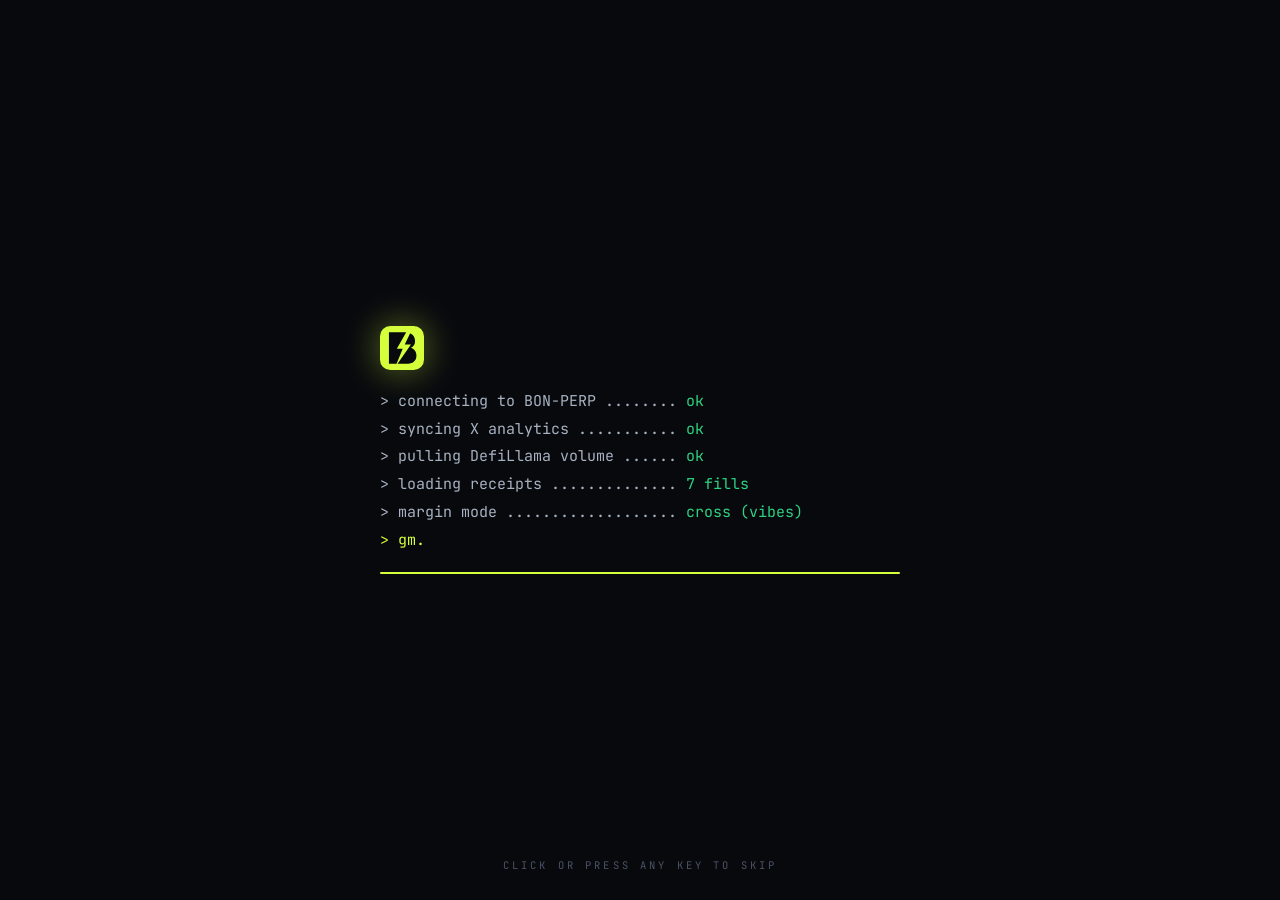
==== commit 2b0a184e: "v2: Bullet 3M analytics (2.5M impressions, +792%)" ====
--- a/v2/index.html
+++ b/v2/index.html
@@ -37,7 +37,7 @@
 
 <header class="hdr">
   <a class="logo" href="#/" aria-label="bon · home"><svg class="mark" viewBox="0 0 64 64" aria-hidden="true"><rect width="64" height="64" rx="15" fill="#D6FF3B"/><path d="M13 9 H36 C46 9 51 14.5 51 22 C51 26.5 48.6 30 45 31.6 C50 33.2 53 37.5 53 43.2 C53 50.8 47.6 55 38.5 55 H13 Z" fill="#07090D"/><path d="M41 4 L24.5 33 L33 33 L22 60 L45 27 L36 27 L47 4 Z" fill="#D6FF3B"/></svg>bon</a>
-  <a class="mkt" href="#/pnl" title="2-month impressions change">BON-PERP <b>▲781%</b></a>
+  <a class="mkt" href="#/pnl" title="3-month impressions change">BON-PERP <b>▲792%</b></a>
   <nav class="nav" aria-label="sections">
     <a href="#/" data-route="trade">Trade</a><a href="#/positions" data-route="positions">Positions</a><a href="#/pnl" data-route="pnl">PnL</a><a href="#/receipts" data-route="receipts">Receipts</a><a href="#/skills" data-route="skills">Skills</a><a href="#/contact" data-route="contact">Contact</a>
   </nav>
@@ -46,7 +46,7 @@
   <a class="btn" href="#/contact">DM me</a>
   <a class="btn lime" href="#/contact">Long Bon</a>
 </header>
-<div class="ticker" aria-label="key stats"><div class="track"><span>IMPRESSIONS<b>2.1M</b><em class="up">▲781%</em></span><span>LIKES<b>159.1K</b><em class="up">▲1,015%</em></span><span>REPOSTS<b>2.4K</b><em class="up">▲940%</em></span><span>REPLIES<b>952</b><em class="up">▲173%</em></span><span>BULLET VOL<b>$585M</b><em class="mute">since Aug 20</em></span><span>KOL EFF<b>~800%</b><em class="mute">budget −70%</em></span><span>REACH<b>15M+</b></span><span>USERS GROWN<b>800K+</b></span><span>TIME ON CT<b>5+ YRS</b></span><span aria-hidden="true">IMPRESSIONS<b>2.1M</b><em class="up">▲781%</em></span><span aria-hidden="true">LIKES<b>159.1K</b><em class="up">▲1,015%</em></span><span aria-hidden="true">REPOSTS<b>2.4K</b><em class="up">▲940%</em></span><span aria-hidden="true">REPLIES<b>952</b><em class="up">▲173%</em></span><span aria-hidden="true">BULLET VOL<b>$585M</b><em class="mute">since Aug 20</em></span><span aria-hidden="true">KOL EFF<b>~800%</b><em class="mute">budget −70%</em></span><span aria-hidden="true">REACH<b>15M+</b></span><span aria-hidden="true">USERS GROWN<b>800K+</b></span><span aria-hidden="true">TIME ON CT<b>5+ YRS</b></span></div></div>
+<div class="ticker" aria-label="key stats"><div class="track"><span>IMPRESSIONS<b>2.5M</b><em class="up">▲792%</em></span><span>LIKES<b>203.4K</b><em class="up">▲9,378%</em></span><span>REPOSTS<b>2.5K</b><em class="up">▲930%</em></span><span>ENG. RATE<b>8.8%</b><em class="up">▲131%</em></span><span>REPLIES<b>1.1K</b><em class="up">▲161%</em></span><span>BULLET VOL<b>$585M</b><em class="mute">since Aug 20</em></span><span>KOL EFF<b>~800%</b><em class="mute">budget −70%</em></span><span>REACH<b>15M+</b></span><span>USERS GROWN<b>800K+</b></span><span>TIME ON CT<b>5+ YRS</b></span><span aria-hidden="true">IMPRESSIONS<b>2.5M</b><em class="up">▲792%</em></span><span aria-hidden="true">LIKES<b>203.4K</b><em class="up">▲9,378%</em></span><span aria-hidden="true">REPOSTS<b>2.5K</b><em class="up">▲930%</em></span><span aria-hidden="true">ENG. RATE<b>8.8%</b><em class="up">▲131%</em></span><span aria-hidden="true">REPLIES<b>1.1K</b><em class="up">▲161%</em></span><span aria-hidden="true">BULLET VOL<b>$585M</b><em class="mute">since Aug 20</em></span><span aria-hidden="true">KOL EFF<b>~800%</b><em class="mute">budget −70%</em></span><span aria-hidden="true">REACH<b>15M+</b></span><span aria-hidden="true">USERS GROWN<b>800K+</b></span><span aria-hidden="true">TIME ON CT<b>5+ YRS</b></span></div></div>
 
 <main id="views">
 
@@ -58,7 +58,7 @@
           <div class="mrow"><h2>BON-PERP</h2><span class="tag">Long Ha · web3 social &amp; community-led growth</span><span class="tag">since 2021</span></div>
           <div class="stats">
             <div class="stat"><div class="k">Time on CT</div><div class="v">5+ yrs</div></div>
-            <div class="stat"><div class="k">2-mo impressions</div><div class="v up">2.1M ▲781%</div></div>
+            <div class="stat"><div class="k">3-mo impressions</div><div class="v up">2.5M ▲792%</div></div>
             <div class="stat"><div class="k">Open interest</div><div class="v">4 projects</div></div>
             <div class="stat"><div class="k">Funding</div><div class="v">USDT retainer</div></div>
             <div class="stat"><div class="k">Languages</div><div class="v">VI · EN C1</div></div>
@@ -112,9 +112,9 @@
       <div class="panel" data-a style="--i:3">
         <div class="ph"><span>Open positions <span class="mono">· 1 open, 3 closed</span></span><a class="more" href="#/positions">all positions →</a></div>
         <table class="sumtable"><thead><tr><th>Market</th><th>Side</th><th>Entry</th><th>Signal</th></tr></thead><tbody>
-          <tr class="link" data-href="#/positions"><td class="mk">BULLET.XYZ-PERP <span class="open">OPEN</span><small>Solana perps DEX · main account, 90K+ followers</small></td><td><span class="sidepill">LONG</span></td><td class="m">Aug 20 ’26</td><td class="m up">2.1M impr · ▲781%</td></tr><tr class="link" data-href="#/positions"><td class="mk">KAME · SEI<small>Kame Aggregator · marketing manager</small></td><td><span class="sidepill">LONG</span></td><td class="m">Jul ’25</td><td class="m up">~800% KOL eff · 2.8M impr</td></tr><tr class="link" data-href="#/positions"><td class="mk">FLOWX · AURUM<small>FlowX Aggregator · Aurum Protocol</small></td><td><span class="sidepill">LONG</span></td><td class="m">Jul ’25</td><td class="m up">Human of the Month ×2</td></tr><tr class="link" data-href="#/positions"><td class="mk">FREELANCE ×4<small>RedKite · Hydraverse · Fizen Wallet · Hyra AI</small></td><td><span class="sidepill">LONG</span></td><td class="m">Apr ’21</td><td class="m up">0 → 800K users · 15M reach</td></tr>
+          <tr class="link" data-href="#/positions"><td class="mk">BULLET.XYZ-PERP <span class="open">OPEN</span><small>Solana perps DEX · main account, 90K+ followers</small></td><td><span class="sidepill">LONG</span></td><td class="m">Aug 20 ’26</td><td class="m up">2.5M impr · ▲792%</td></tr><tr class="link" data-href="#/positions"><td class="mk">KAME · SEI<small>Kame Aggregator · marketing manager</small></td><td><span class="sidepill">LONG</span></td><td class="m">Jul ’25</td><td class="m up">~800% KOL eff · 2.8M impr</td></tr><tr class="link" data-href="#/positions"><td class="mk">FLOWX · AURUM<small>FlowX Aggregator · Aurum Protocol</small></td><td><span class="sidepill">LONG</span></td><td class="m">Jul ’25</td><td class="m up">Human of the Month ×2</td></tr><tr class="link" data-href="#/positions"><td class="mk">FREELANCE ×4<small>RedKite · Hydraverse · Fizen Wallet · Hyra AI</small></td><td><span class="sidepill">LONG</span></td><td class="m">Apr ’21</td><td class="m up">0 → 800K users · 15M reach</td></tr>
         </tbody></table>
-        <div class="pcards"><a class="pc" href="#/positions"><div class="top"><span class="mk">BULLET.XYZ-PERP <span class="open">OPEN</span></span><span class="sidepill">LONG</span></div><div class="meta">Social lead · Aug 20 ’26 → now</div><div class="sig">2.1M impr · ▲781%</div></a><a class="pc" href="#/positions"><div class="top"><span class="mk">KAME · SEI</span><span class="sidepill">LONG</span></div><div class="meta">Growth lead · Jul ’25 → Apr ’26</div><div class="sig">~800% KOL eff · 2.8M impr</div></a><a class="pc" href="#/positions"><div class="top"><span class="mk">FLOWX · AURUM</span><span class="sidepill">LONG</span></div><div class="meta">KOL + growth · Jul ’25 → Apr ’26</div><div class="sig">Human of the Month ×2</div></a><a class="pc" href="#/positions"><div class="top"><span class="mk">FREELANCE ×4</span><span class="sidepill">LONG</span></div><div class="meta">Growth lead · Apr ’21 → Apr ’25</div><div class="sig">0 → 800K users · 15M reach</div></a></div>
+        <div class="pcards"><a class="pc" href="#/positions"><div class="top"><span class="mk">BULLET.XYZ-PERP <span class="open">OPEN</span></span><span class="sidepill">LONG</span></div><div class="meta">Social lead · Aug 20 ’26 → now</div><div class="sig">2.5M impr · ▲792%</div></a><a class="pc" href="#/positions"><div class="top"><span class="mk">KAME · SEI</span><span class="sidepill">LONG</span></div><div class="meta">Growth lead · Jul ’25 → Apr ’26</div><div class="sig">~800% KOL eff · 2.8M impr</div></a><a class="pc" href="#/positions"><div class="top"><span class="mk">FLOWX · AURUM</span><span class="sidepill">LONG</span></div><div class="meta">KOL + growth · Jul ’25 → Apr ’26</div><div class="sig">Human of the Month ×2</div></a><a class="pc" href="#/positions"><div class="top"><span class="mk">FREELANCE ×4</span><span class="sidepill">LONG</span></div><div class="meta">Growth lead · Apr ’21 → Apr ’25</div><div class="sig">0 → 800K users · 15M reach</div></a></div>
       </div>
       <div class="panel fills" data-a style="--i:4">
         <div class="ph"><span>Recent fills <span class="mono">· replies on @Bulletxyz</span></span><a class="more" href="#/receipts">receipts →</a></div>
@@ -131,13 +131,13 @@
     </div>
     <div class="panel" data-a style="--i:1">
       <table class="ptable"><thead><tr><th>Market</th><th>Side</th><th>Size</th><th>Entry</th><th>Exit</th><th>Signal</th><th></th></tr></thead><tbody>
-            <tr><td class="mk">BULLET.XYZ-PERP <span class="open">OPEN</span><small>Solana perps DEX · main account, 90K+ followers</small></td><td><span class="sidepill">LONG</span></td><td>Social lead</td><td class="m">Aug 20 ’26</td><td class="m">—</td><td class="m up">2.1M impr · ▲781%</td><td><button type="button" class="xbtn" aria-expanded="true" aria-controls="det-bullet" aria-label="details for BULLET.XYZ-PERP">−</button></td></tr>
-              <tr class="det" id="det-bullet"><td colspan="7"><div class="detail"><ul class="dl"><li>Lead social strategy and daily content for the main brand account (90K+ followers).</li><li>Moved the account to reply-led distribution. First 2 months vs. the 2 before: 2.1M organic impressions (+781%), likes +1,015%, reposts +940%, replies +173% (X analytics).</li><li>Perps volume over the same stretch: $477M in my first 2 months, 3.2× the 2 months before (DefiLlama).</li><li>Launch and market content on one visual system, in a voice built for CT.</li></ul><div class="mini"><div class="k"><span>Bullet perps volume · DefiLlama</span><span class="mono up">$585M since I joined</span></div><canvas data-mini aria-hidden="true"></canvas></div></div></td></tr><tr><td class="mk">KAME · SEI<small>Kame Aggregator · marketing manager</small></td><td><span class="sidepill">LONG</span></td><td>Growth lead</td><td class="m">Jul ’25</td><td class="m">Apr ’26</td><td class="m up">~800% KOL eff · 2.8M impr</td><td><button type="button" class="xbtn" aria-expanded="false" aria-controls="det-kame" aria-label="details for KAME · SEI">+</button></td></tr>
+            <tr><td class="mk">BULLET.XYZ-PERP <span class="open">OPEN</span><small>Solana perps DEX · main account, 90K+ followers</small></td><td><span class="sidepill">LONG</span></td><td>Social lead</td><td class="m">Aug 20 ’26</td><td class="m">—</td><td class="m up">2.5M impr · ▲792%</td><td><button type="button" class="xbtn" aria-expanded="true" aria-controls="det-bullet" aria-label="details for BULLET.XYZ-PERP">−</button></td></tr>
+              <tr class="det" id="det-bullet"><td colspan="7"><div class="detail"><ul class="dl"><li>Lead social strategy and daily content for the main brand account (90K+ followers).</li><li>Moved the account to reply-led distribution. Last 3 months vs. the 3 before: 2.5M organic impressions (+792%), likes +9,378%, reposts +930%, engagement rate 8.8% (+131%) (X analytics).</li><li>Perps volume over the same stretch: $477M in my first 2 months, 3.2× the 2 months before (DefiLlama).</li><li>Launch and market content on one visual system, in a voice built for CT.</li></ul><div class="mini"><div class="k"><span>Bullet perps volume · DefiLlama</span><span class="mono up">$585M since I joined</span></div><canvas data-mini aria-hidden="true"></canvas></div></div></td></tr><tr><td class="mk">KAME · SEI<small>Kame Aggregator · marketing manager</small></td><td><span class="sidepill">LONG</span></td><td>Growth lead</td><td class="m">Jul ’25</td><td class="m">Apr ’26</td><td class="m up">~800% KOL eff · 2.8M impr</td><td><button type="button" class="xbtn" aria-expanded="false" aria-controls="det-kame" aria-label="details for KAME · SEI">+</button></td></tr>
               <tr class="det" id="det-kame" hidden><td colspan="7"><div class="detail one"><ul class="dl"><li>Led growth and marketing: strategy, execution and ecosystem expansion within Sei.</li><li>Rebuilt the KOL and ambassador program to ~800% efficiency vs. the original campaign on a 70% smaller budget, with 2.8M+ impressions.</li><li>Ran co-marketing and BD with major Sei protocols (DEXs, lending platforms).</li><li>Led incident comms during a protocol exploit across the official Kame account and my own, bridging the core team, Sei Foundation, partners and users.</li><li>Since leaving, I still help the team with compensation plan updates for affected users.</li></ul></div></td></tr><tr><td class="mk">FLOWX · AURUM<small>FlowX Aggregator · Aurum Protocol</small></td><td><span class="sidepill">LONG</span></td><td>KOL + growth</td><td class="m">Jul ’25</td><td class="m">Apr ’26</td><td class="m up">Human of the Month ×2</td><td><button type="button" class="xbtn" aria-expanded="false" aria-controls="det-flowx" aria-label="details for FLOWX · AURUM">+</button></td></tr>
               <tr class="det" id="det-flowx" hidden><td colspan="7"><div class="detail one"><ul class="dl"><li>Drove KOL and content growth for FlowX Aggregator.</li><li>Led full-stack growth for Aurum Protocol.</li><li>Recognized as Human of the Month twice for performance and impact.</li></ul></div></td></tr><tr><td class="mk">FREELANCE ×4<small>RedKite · Hydraverse · Fizen Wallet · Hyra AI</small></td><td><span class="sidepill">LONG</span></td><td>Growth lead</td><td class="m">Apr ’21</td><td class="m">Apr ’25</td><td class="m up">0 → 800K users · 15M reach</td><td><button type="button" class="xbtn" aria-expanded="false" aria-controls="det-freelance" aria-label="details for FREELANCE ×4">+</button></td></tr>
               <tr class="det" id="det-freelance" hidden><td colspan="7"><div class="detail one"><ul class="dl"><li>Led growth and social strategy across 4 Web3 projects (DeFi, GameFi and L1/L2), scaling communities from 0 to 800K+ users.</li><li>15M+ combined organic reach (X analytics) across the campaigns I led.</li><li>Managed and trained teams of up to 7 and 200+ KOL and partner relationships.</li></ul></div></td></tr>
       </tbody></table>
-      <div class="pcards" style="padding-top:12px"><div class="pc"><div class="top"><span class="mk">BULLET.XYZ-PERP <span class="open">OPEN</span></span><span class="sidepill">LONG</span></div><div class="meta">Social lead · Aug 20 ’26 → now</div><div class="sig">2.1M impr · ▲781%</div><details open><summary>details ↓</summary><ul class="dl"><li>Lead social strategy and daily content for the main brand account (90K+ followers).</li><li>Moved the account to reply-led distribution. First 2 months vs. the 2 before: 2.1M organic impressions (+781%), likes +1,015%, reposts +940%, replies +173% (X analytics).</li><li>Perps volume over the same stretch: $477M in my first 2 months, 3.2× the 2 months before (DefiLlama).</li><li>Launch and market content on one visual system, in a voice built for CT.</li></ul></details></div><div class="pc"><div class="top"><span class="mk">KAME · SEI</span><span class="sidepill">LONG</span></div><div class="meta">Growth lead · Jul ’25 → Apr ’26</div><div class="sig">~800% KOL eff · 2.8M impr</div><details><summary>details ↓</summary><ul class="dl"><li>Led growth and marketing: strategy, execution and ecosystem expansion within Sei.</li><li>Rebuilt the KOL and ambassador program to ~800% efficiency vs. the original campaign on a 70% smaller budget, with 2.8M+ impressions.</li><li>Ran co-marketing and BD with major Sei protocols (DEXs, lending platforms).</li><li>Led incident comms during a protocol exploit across the official Kame account and my own, bridging the core team, Sei Foundation, partners and users.</li><li>Since leaving, I still help the team with compensation plan updates for affected users.</li></ul></details></div><div class="pc"><div class="top"><span class="mk">FLOWX · AURUM</span><span class="sidepill">LONG</span></div><div class="meta">KOL + growth · Jul ’25 → Apr ’26</div><div class="sig">Human of the Month ×2</div><details><summary>details ↓</summary><ul class="dl"><li>Drove KOL and content growth for FlowX Aggregator.</li><li>Led full-stack growth for Aurum Protocol.</li><li>Recognized as Human of the Month twice for performance and impact.</li></ul></details></div><div class="pc"><div class="top"><span class="mk">FREELANCE ×4</span><span class="sidepill">LONG</span></div><div class="meta">Growth lead · Apr ’21 → Apr ’25</div><div class="sig">0 → 800K users · 15M reach</div><details><summary>details ↓</summary><ul class="dl"><li>Led growth and social strategy across 4 Web3 projects (DeFi, GameFi and L1/L2), scaling communities from 0 to 800K+ users.</li><li>15M+ combined organic reach (X analytics) across the campaigns I led.</li><li>Managed and trained teams of up to 7 and 200+ KOL and partner relationships.</li></ul></details></div></div>
+      <div class="pcards" style="padding-top:12px"><div class="pc"><div class="top"><span class="mk">BULLET.XYZ-PERP <span class="open">OPEN</span></span><span class="sidepill">LONG</span></div><div class="meta">Social lead · Aug 20 ’26 → now</div><div class="sig">2.5M impr · ▲792%</div><details open><summary>details ↓</summary><ul class="dl"><li>Lead social strategy and daily content for the main brand account (90K+ followers).</li><li>Moved the account to reply-led distribution. Last 3 months vs. the 3 before: 2.5M organic impressions (+792%), likes +9,378%, reposts +930%, engagement rate 8.8% (+131%) (X analytics).</li><li>Perps volume over the same stretch: $477M in my first 2 months, 3.2× the 2 months before (DefiLlama).</li><li>Launch and market content on one visual system, in a voice built for CT.</li></ul></details></div><div class="pc"><div class="top"><span class="mk">KAME · SEI</span><span class="sidepill">LONG</span></div><div class="meta">Growth lead · Jul ’25 → Apr ’26</div><div class="sig">~800% KOL eff · 2.8M impr</div><details><summary>details ↓</summary><ul class="dl"><li>Led growth and marketing: strategy, execution and ecosystem expansion within Sei.</li><li>Rebuilt the KOL and ambassador program to ~800% efficiency vs. the original campaign on a 70% smaller budget, with 2.8M+ impressions.</li><li>Ran co-marketing and BD with major Sei protocols (DEXs, lending platforms).</li><li>Led incident comms during a protocol exploit across the official Kame account and my own, bridging the core team, Sei Foundation, partners and users.</li><li>Since leaving, I still help the team with compensation plan updates for affected users.</li></ul></details></div><div class="pc"><div class="top"><span class="mk">FLOWX · AURUM</span><span class="sidepill">LONG</span></div><div class="meta">KOL + growth · Jul ’25 → Apr ’26</div><div class="sig">Human of the Month ×2</div><details><summary>details ↓</summary><ul class="dl"><li>Drove KOL and content growth for FlowX Aggregator.</li><li>Led full-stack growth for Aurum Protocol.</li><li>Recognized as Human of the Month twice for performance and impact.</li></ul></details></div><div class="pc"><div class="top"><span class="mk">FREELANCE ×4</span><span class="sidepill">LONG</span></div><div class="meta">Growth lead · Apr ’21 → Apr ’25</div><div class="sig">0 → 800K users · 15M reach</div><details><summary>details ↓</summary><ul class="dl"><li>Led growth and social strategy across 4 Web3 projects (DeFi, GameFi and L1/L2), scaling communities from 0 to 800K+ users.</li><li>15M+ combined organic reach (X analytics) across the campaigns I led.</li><li>Managed and trained teams of up to 7 and 200+ KOL and partner relationships.</li></ul></details></div></div>
     </div>
   </section>
 
@@ -160,9 +160,9 @@
       <div class="vfoot"><span>Month 1 = Aug 20 – Sep 19 · Month 2 = Sep 20 – Oct 19 · first 2 months: $477M, 3.2× the 2 months before.</span><a href="https://defillama.com/protocol/bullet-perps?groupBy=daily" target="_blank" rel="noopener">source: DefiLlama ↗</a></div>
     </div>
     <div class="cards">
-      <div class="panel card" data-a style="--i:2"><div class="k">Organic impressions</div><div class="n" data-count data-to="2.1" data-dec="1" data-prefix="" data-suffix="M">2.1M</div><div class="s">+781% vs. the 2 months before I joined. Main account (90K+ followers).</div><span class="tg">BULLET.XYZ</span></div><div class="panel card" data-a style="--i:3"><div class="k">Likes</div><div class="n" data-count data-to="1015" data-dec="0" data-prefix="+" data-suffix="%">+1,015%</div><div class="s">159.1K likes in my first 2 months.</div><span class="tg">BULLET.XYZ</span></div><div class="panel card" data-a style="--i:4"><div class="k">Reposts</div><div class="n" data-count data-to="940" data-dec="0" data-prefix="+" data-suffix="%">+940%</div><div class="s">2.4K reposts over the same window.</div><span class="tg">BULLET.XYZ</span></div><div class="panel card" data-a style="--i:5"><div class="k">Replies received</div><div class="n" data-count data-to="173" data-dec="0" data-prefix="+" data-suffix="%">+173%</div><div class="s">952 replies over the same window.</div><span class="tg">BULLET.XYZ</span></div><div class="panel card" data-a style="--i:6"><div class="k">Profile visits</div><div class="n" data-count data-to="108" data-dec="0" data-prefix="+" data-suffix="%">+108%</div><div class="s">3.8K profile visits over the same window.</div><span class="tg">BULLET.XYZ</span></div><div class="panel card" data-a style="--i:7"><div class="k">KOL program efficiency</div><div class="n amber" data-count data-to="800" data-dec="0" data-prefix="~" data-suffix="%">~800%</div><div class="s">vs. the original campaign, while cutting the budget by 70%.</div><span class="tg">KAME · SEI</span></div><div class="panel card" data-a style="--i:8"><div class="k">Total impressions</div><div class="n amber" data-count data-to="2.8" data-dec="1" data-prefix="" data-suffix="M+">2.8M+</div><div class="s">Generated by the rebuilt KOL and ambassador program.</div><span class="tg">KAME · SEI</span></div><div class="panel card" data-a style="--i:9"><div class="k">Combined organic reach</div><div class="n amber" data-count data-to="15" data-dec="0" data-prefix="" data-suffix="M+">15M+</div><div class="s">Across 4 Web3 projects, from content, KOLs and campaigns.</div><span class="tg">FREELANCE ’21–’25</span></div>
-    </div>
-    <p class="fineprint" data-a style="--i:10"><b>How to read this.</b> Bullet.xyz social figures are X analytics for the main account only, Aug 20 – Oct 21, 2026, compared with the 2 months before I joined (the previous period of the same length). Volume is Bullet perps’ platform-wide daily notional volume from DefiLlama (snapshot as of Oct 22, 2026), shown for the stretch I’ve run the account. Reach figures are X analytics.</p>
+      <div class="panel card" data-a style="--i:2"><div class="k">Organic impressions</div><div class="n" data-count data-to="2.5" data-dec="1" data-prefix="" data-suffix="M">2.5M</div><div class="s">+792% vs. the 3 months before. Main account (90K+ followers).</div><span class="tg">BULLET.XYZ</span></div><div class="panel card" data-a style="--i:3"><div class="k">Likes</div><div class="n" data-count data-to="9378" data-dec="0" data-prefix="+" data-suffix="%">+9,378%</div><div class="s">203.4K likes over the last 3 months.</div><span class="tg">BULLET.XYZ</span></div><div class="panel card" data-a style="--i:4"><div class="k">Reposts</div><div class="n" data-count data-to="930" data-dec="0" data-prefix="+" data-suffix="%">+930%</div><div class="s">2.5K reposts over the same window.</div><span class="tg">BULLET.XYZ</span></div><div class="panel card" data-a style="--i:5"><div class="k">Replies received</div><div class="n" data-count data-to="161" data-dec="0" data-prefix="+" data-suffix="%">+161%</div><div class="s">1.1K replies over the same window.</div><span class="tg">BULLET.XYZ</span></div><div class="panel card" data-a style="--i:6"><div class="k">Engagement rate</div><div class="n" data-count data-to="8.8" data-dec="1" data-prefix="" data-suffix="%">8.8%</div><div class="s">+131% vs. the 3 months before.</div><span class="tg">BULLET.XYZ</span></div><div class="panel card" data-a style="--i:7"><div class="k">KOL program efficiency</div><div class="n amber" data-count data-to="800" data-dec="0" data-prefix="~" data-suffix="%">~800%</div><div class="s">vs. the original campaign, while cutting the budget by 70%.</div><span class="tg">KAME · SEI</span></div><div class="panel card" data-a style="--i:8"><div class="k">Total impressions</div><div class="n amber" data-count data-to="2.8" data-dec="1" data-prefix="" data-suffix="M+">2.8M+</div><div class="s">Generated by the rebuilt KOL and ambassador program.</div><span class="tg">KAME · SEI</span></div><div class="panel card" data-a style="--i:9"><div class="k">Combined organic reach</div><div class="n amber" data-count data-to="15" data-dec="0" data-prefix="" data-suffix="M+">15M+</div><div class="s">Across 4 Web3 projects, from content, KOLs and campaigns.</div><span class="tg">FREELANCE ’21–’25</span></div>
+    </div>
+    <p class="fineprint" data-a style="--i:10"><b>How to read this.</b> Bullet.xyz social figures are X analytics for the main account only, over the last 3 months (Aug 5 – Nov 2, 2026; I joined Aug 20), compared with the 3 months before. Volume is Bullet perps’ platform-wide daily notional volume from DefiLlama (snapshot as of Oct 22, 2026), shown for the stretch I’ve run the account. Reach figures are X analytics.</p>
   </section>
 
   <!-- ===================== RECEIPTS ===================== -->
